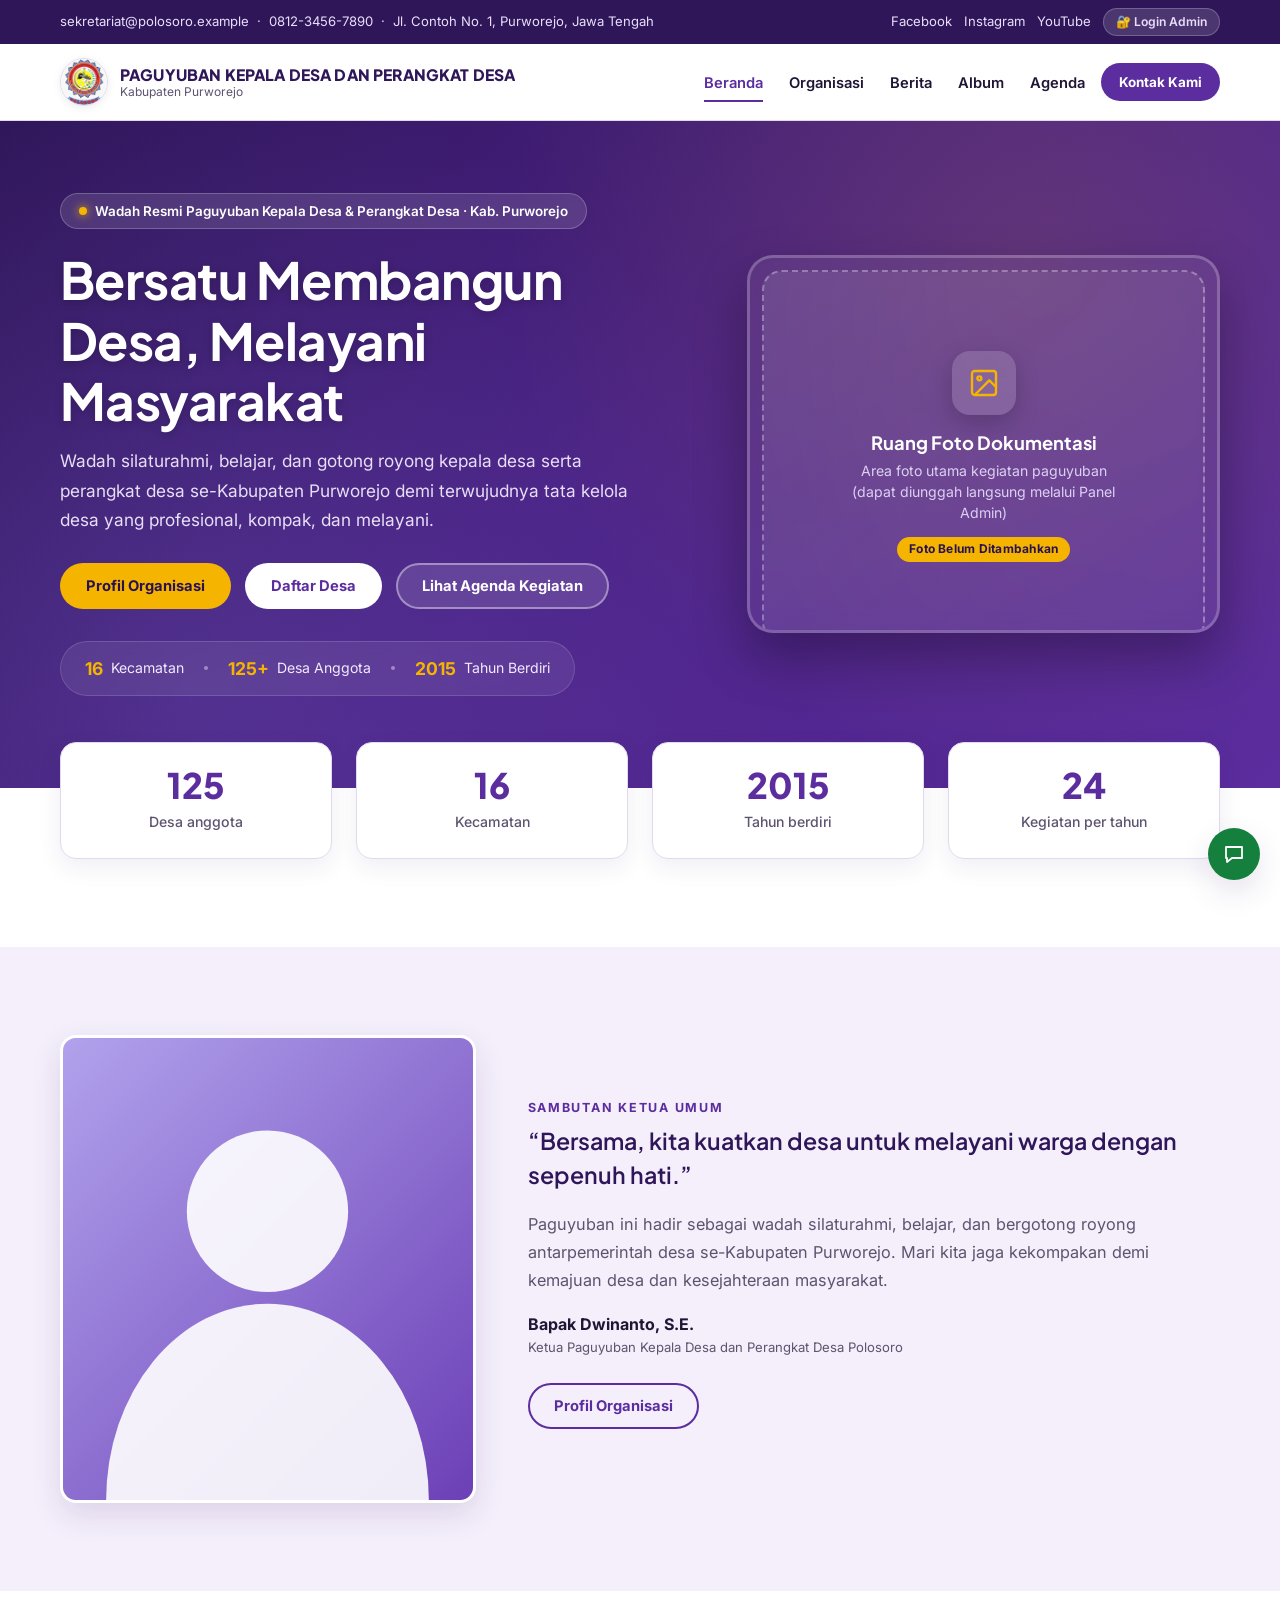
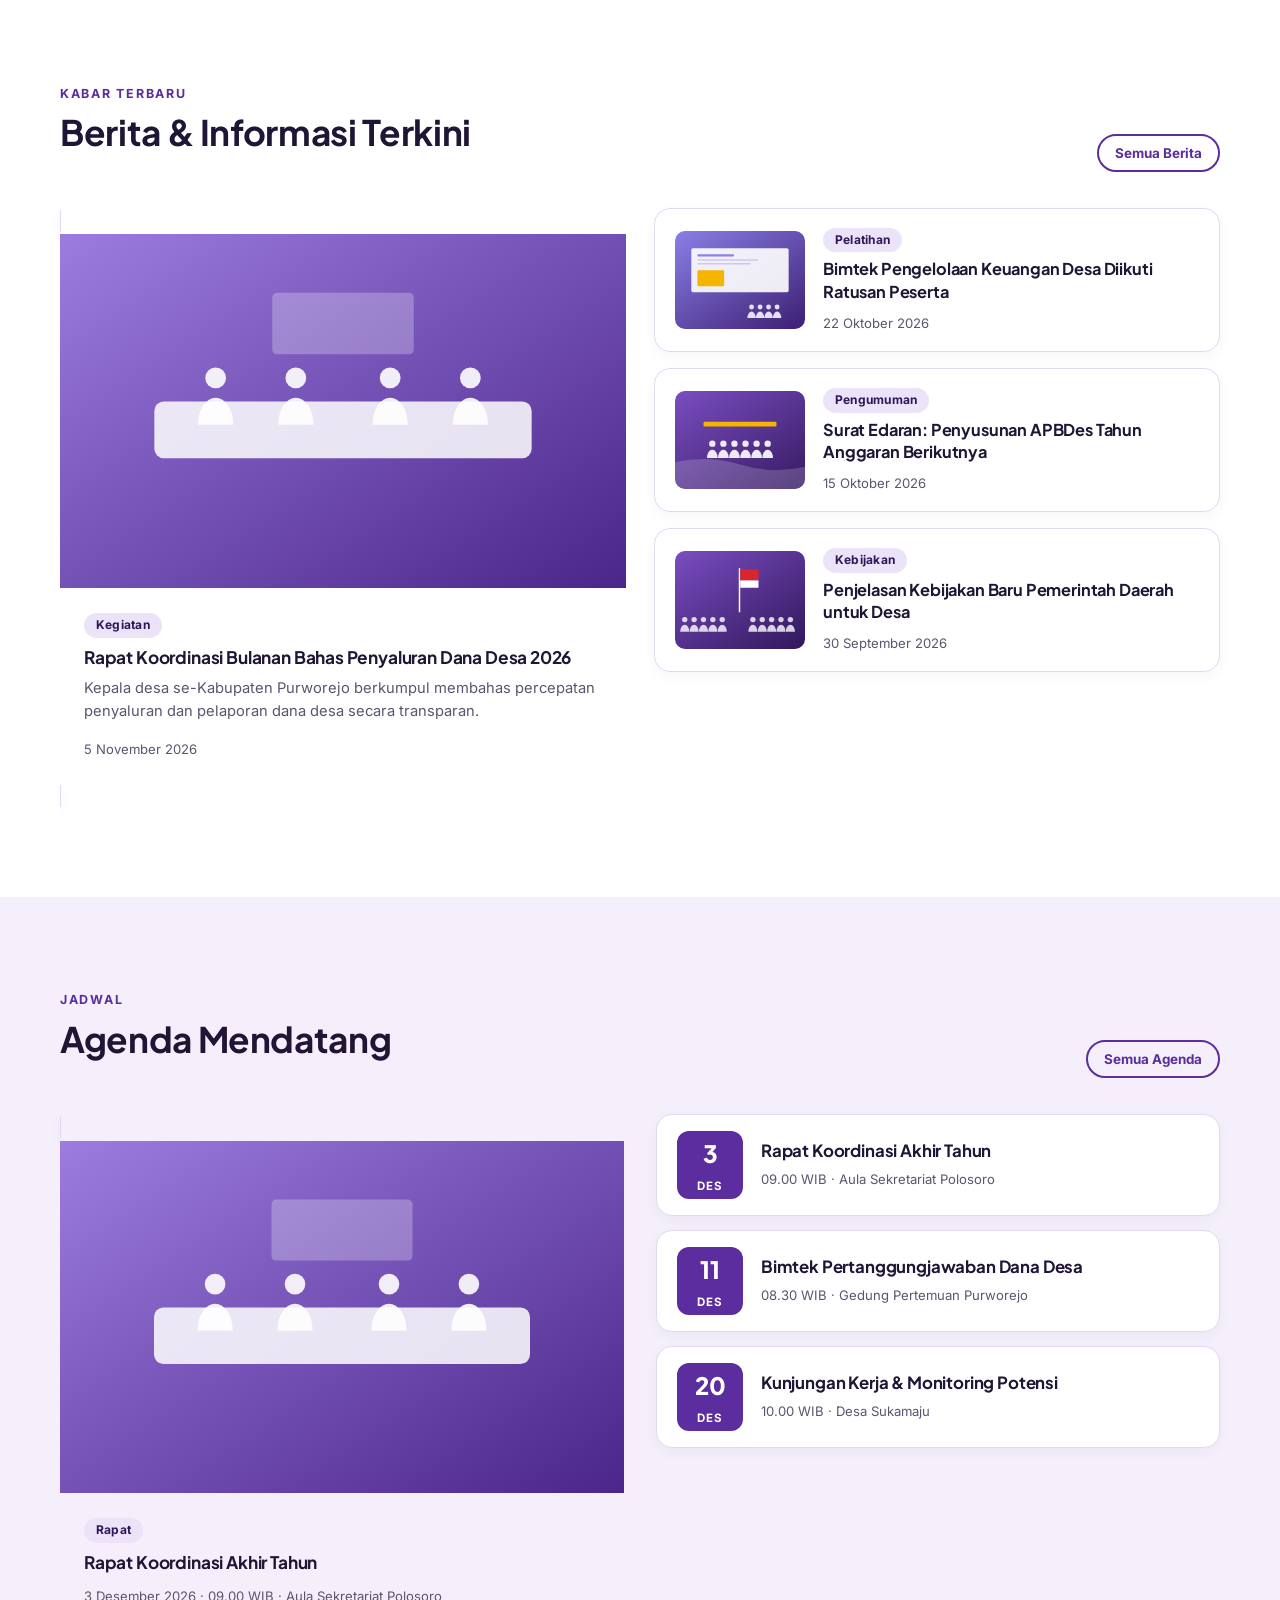
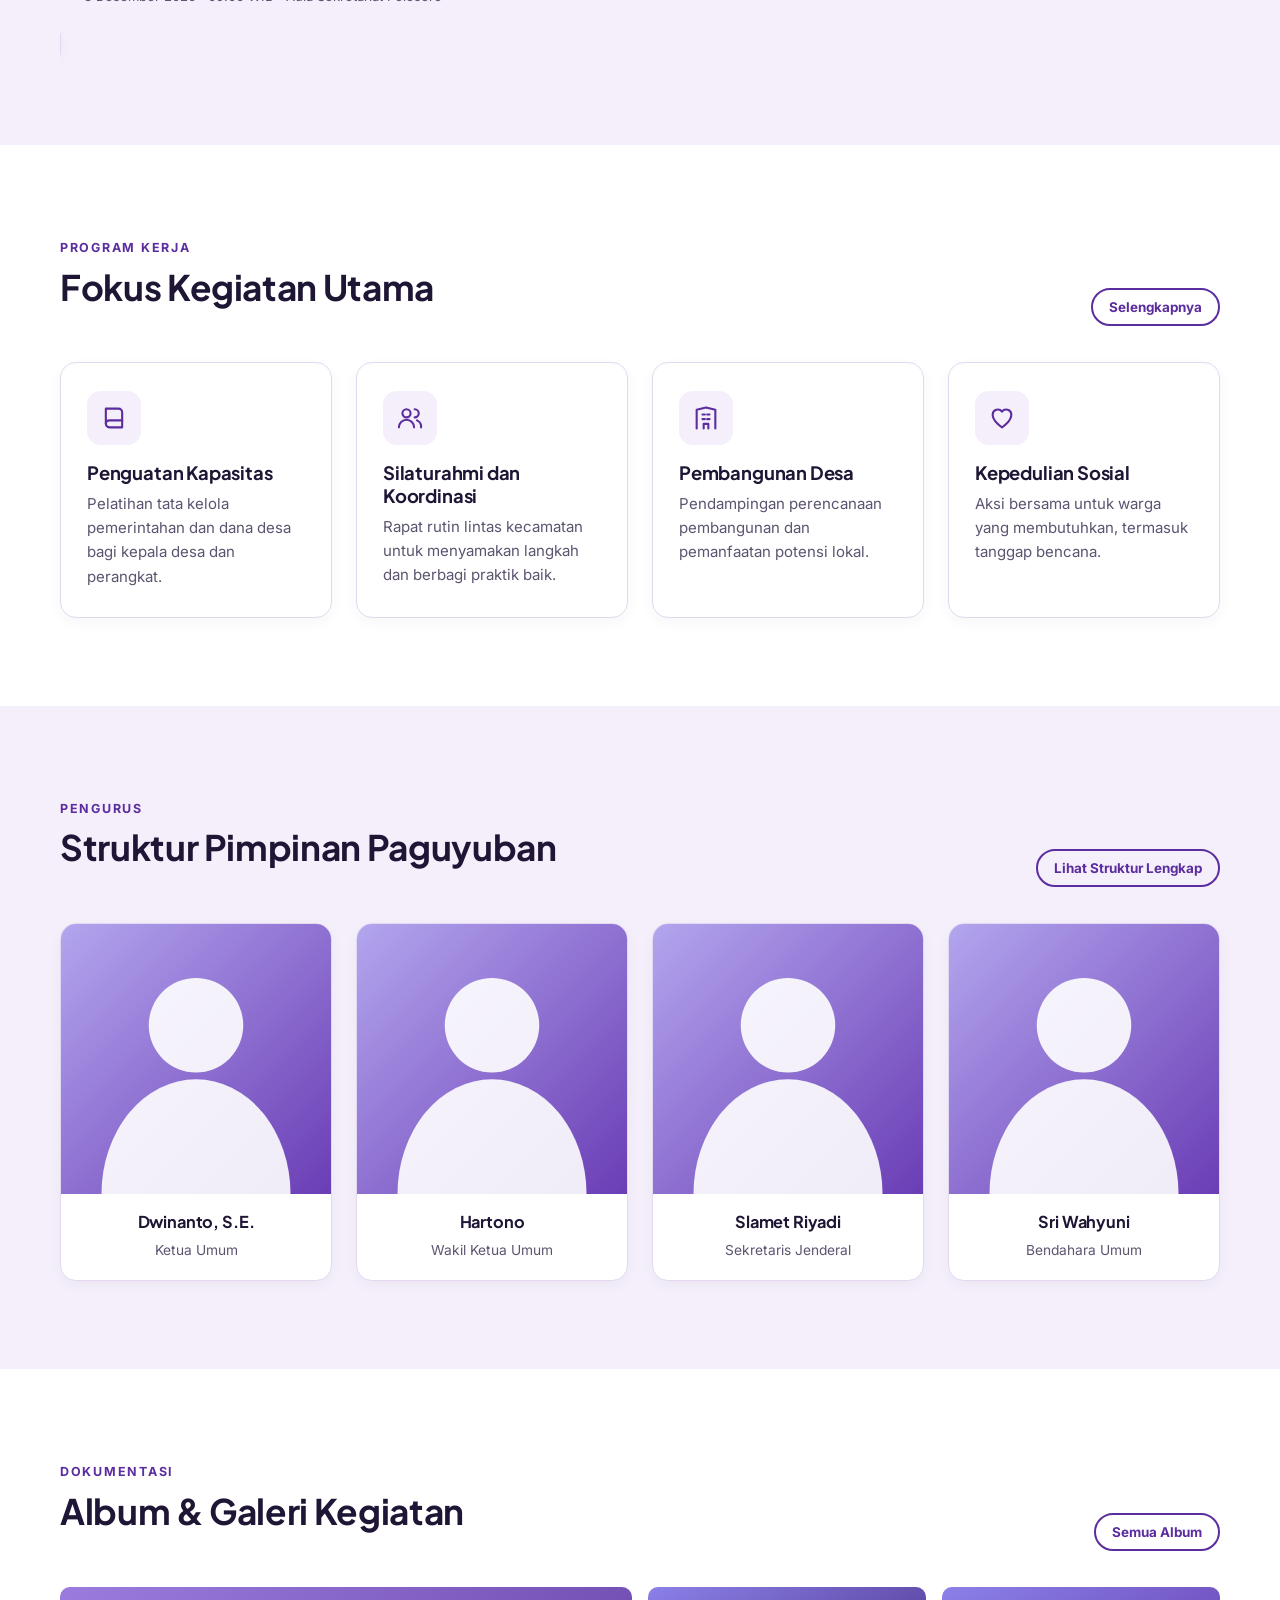
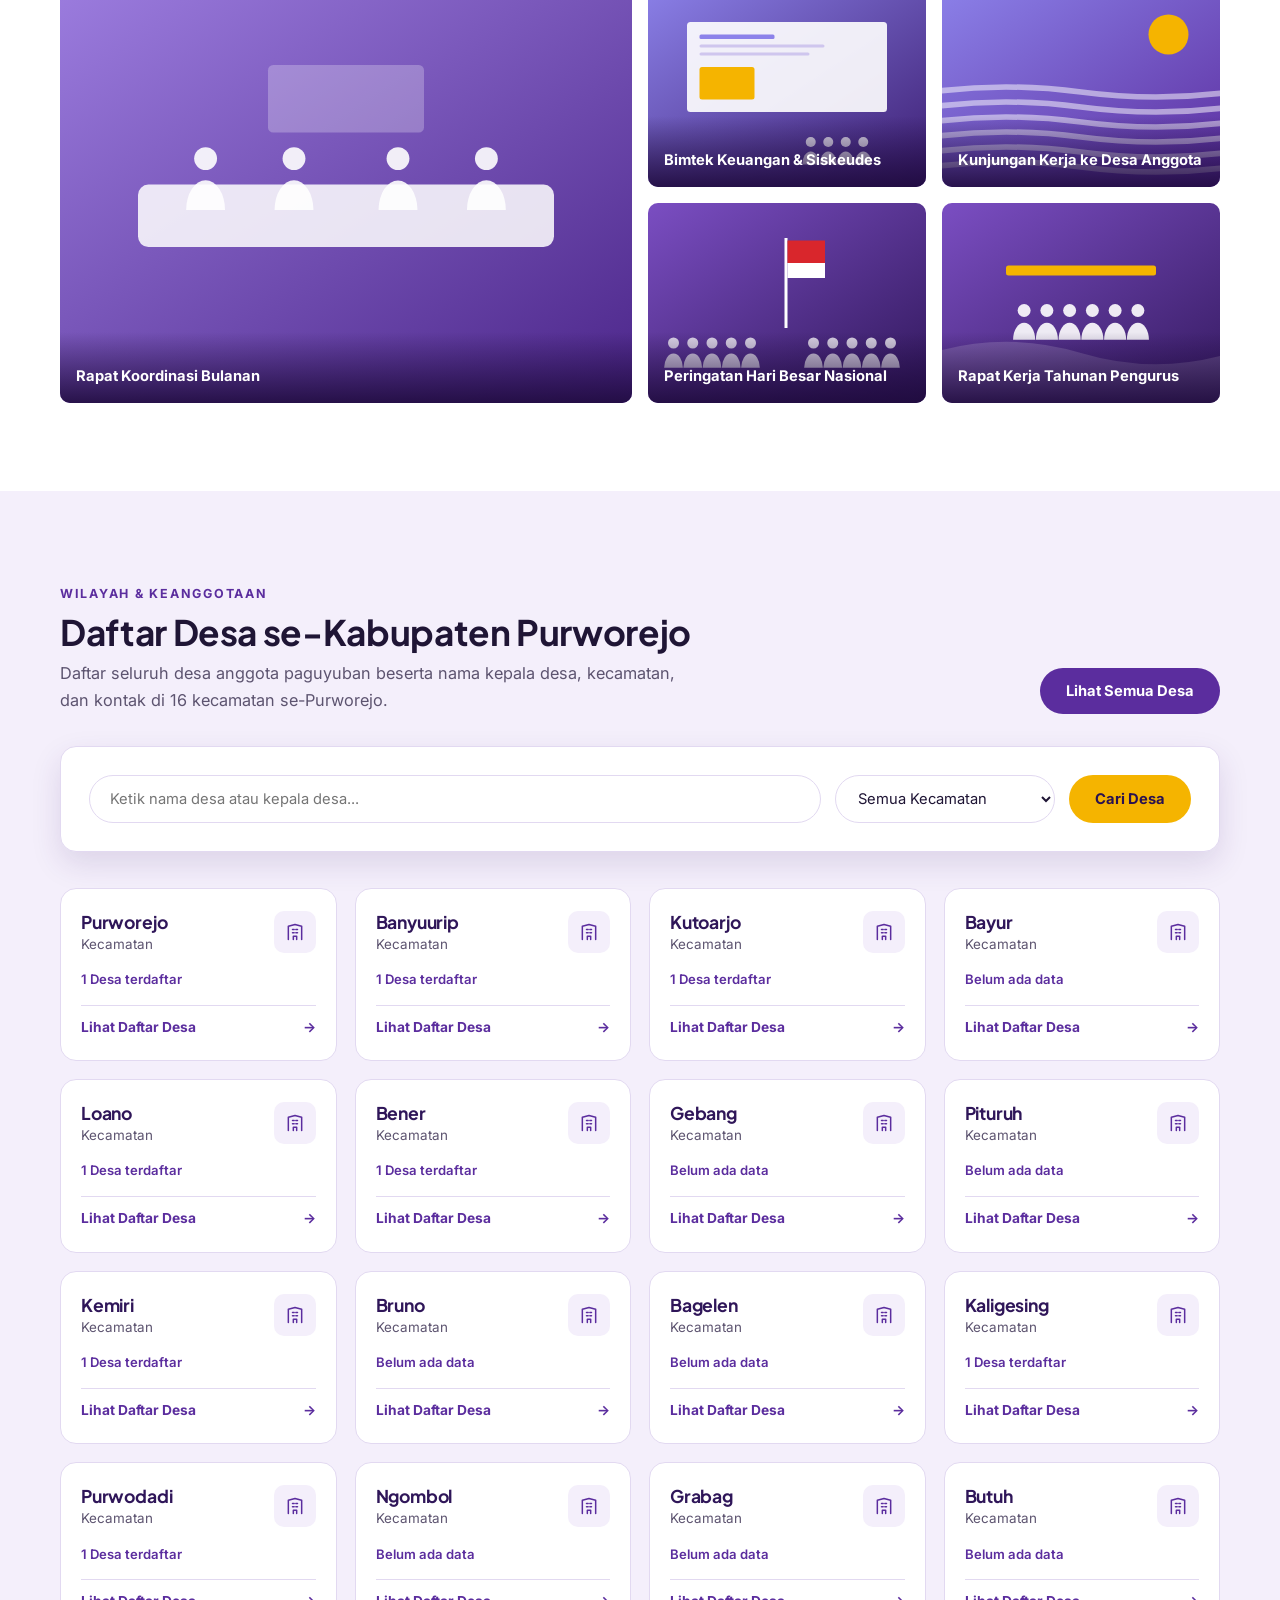
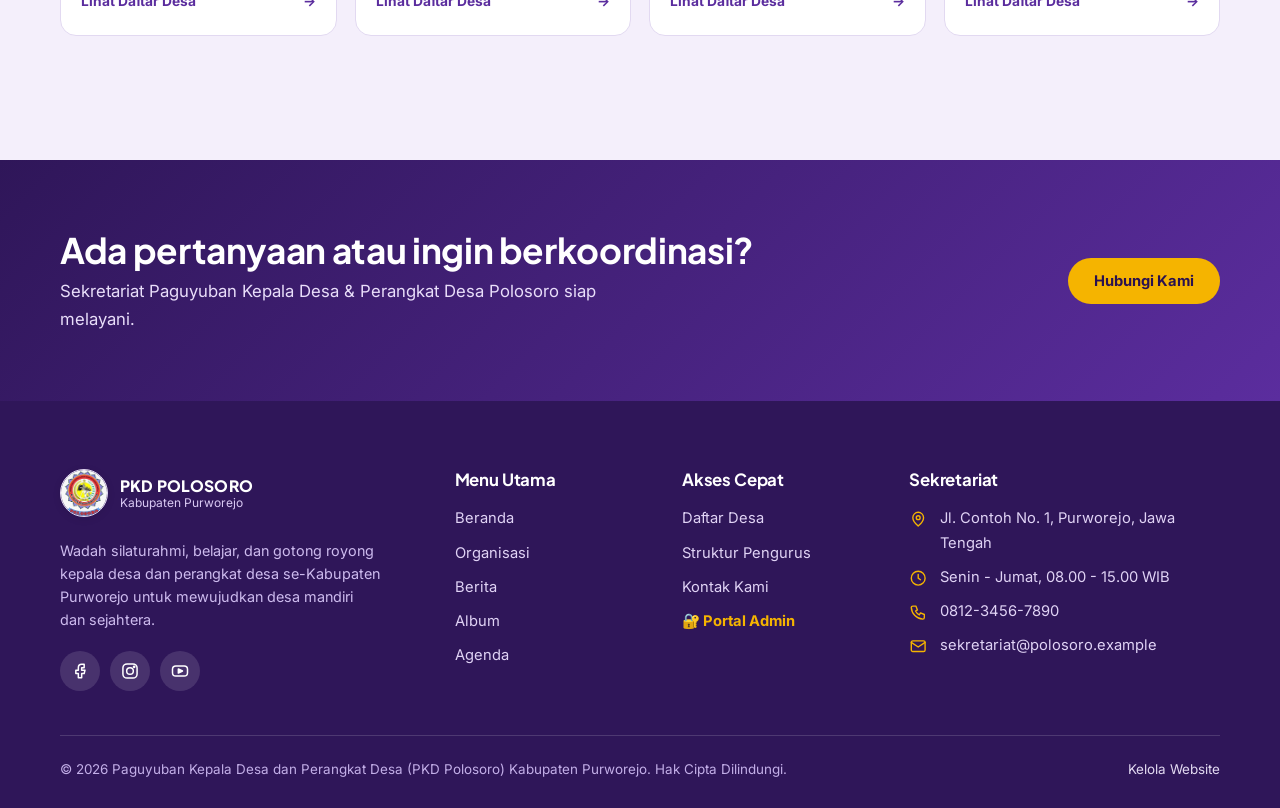
==== index.html @ ae07a147 "Initial commit" ====
<!doctype html>
<html lang="id" class="js">
<head>
<meta charset="utf-8">
<meta name="viewport" content="width=device-width, initial-scale=1">
<title>Beranda - PKD Polosoro Purworejo</title>
<meta name="description" content="Website resmi Paguyuban Kepala Desa dan Perangkat Desa Kabupaten Purworejo.">
<link rel="icon" href="assets/img/favicon.png">
<link rel="preconnect" href="https://fonts.googleapis.com">
<link href="https://fonts.googleapis.com/css2?family=Inter:wght@400;500;600&family=Plus+Jakarta+Sans:wght@600;700;800&display=swap" rel="stylesheet">
<link rel="stylesheet" href="css/variables.css">
<link rel="stylesheet" href="css/base.css">
<link rel="stylesheet" href="css/components.css">
<link rel="stylesheet" href="css/pages.css">
</head>
<body data-page="home">
<div id="site-topbar"></div>
<div id="site-header"></div>
<main id="main">

<!-- HERO: Tata letak 2 kolom (tagline di sebelah kiri, frame foto placeholder di sebelah kanan tanpa logo) -->
<section class="hero">
  <div class="container hero__in">
    <div class="hero__text">
      <div class="hero__badge"><span class="badge-dot"></span> Wadah Resmi Paguyuban Kepala Desa &amp; Perangkat Desa · Kab. Purworejo</div>
      <h1>Bersatu Membangun Desa, Melayani Masyarakat</h1>
      <p class="hero__lead">Wadah silaturahmi, belajar, dan gotong royong kepala desa serta perangkat desa se-Kabupaten Purworejo demi terwujudnya tata kelola desa yang profesional, kompak, dan melayani.</p>
      <div class="hero__actions">
        <a class="btn btn--accent" href="organisasi.html">Profil Organisasi</a>
        <a class="btn btn--light" href="organisasi.html#desa">Daftar Desa</a>
        <a class="btn btn--outline-light" href="agenda.html">Lihat Agenda Kegiatan</a>
      </div>
      <div class="hero__meta-strip">
        <div class="hero__meta-item"><strong>16</strong><span>Kecamatan</span></div>
        <div class="hero__meta-sep"></div>
        <div class="hero__meta-item"><strong>125+</strong><span>Desa Anggota</span></div>
        <div class="hero__meta-sep"></div>
        <div class="hero__meta-item"><strong>2015</strong><span>Tahun Berdiri</span></div>
      </div>
    </div>

    <!-- FRAME FOTO DI SEBELAH TAGLINE (FOTO DIKOSONGKAN / PLACEHOLDER BERSIH, BISA DIUPLOAD DARI ADMIN) -->
    <div class="hero__img" id="hero-img-box">
      <div class="hero__placeholder">
        <div class="hero__placeholder-icon">
          <span class="icon" data-icon="image"></span>
        </div>
        <div class="hero__placeholder-title">Ruang Foto Dokumentasi</div>
        <div class="hero__placeholder-desc">Area foto utama kegiatan paguyuban (dapat diunggah langsung melalui Panel Admin)</div>
        <span class="chip chip--accent" style="margin-top:14px">Foto Belum Ditambahkan</span>
      </div>
    </div>
  </div>
</section>

<!-- STATISTIK KILAS -->
<section class="section" style="padding-top:0"><div class="container"><div class="stats grid grid--4" id="stats"></div></div></section>

<!-- SAMBUTAN KETUA -->
<section class="section section--soft"><div class="container sambutan" id="sambutan"></div></section>

<!-- BERITA TERBARU -->
<section class="section"><div class="container">
  <div class="section-head"><div><span class="eyebrow">Kabar Terbaru</span><h2>Berita &amp; Informasi Terkini</h2></div><a class="btn btn--outline btn--sm" href="berita.html">Semua Berita</a></div>
  <div class="news-home" id="home-news"></div>
</div></section>

<!-- AGENDA MENDATANG -->
<section class="section section--soft"><div class="container">
  <div class="section-head"><div><span class="eyebrow">Jadwal</span><h2>Agenda Mendatang</h2></div><a class="btn btn--outline btn--sm" href="agenda.html">Semua Agenda</a></div>
  <div class="agenda-home"><div id="home-agenda-next"></div><div id="home-agenda" class="agenda-home__list"></div></div>
</div></section>

<!-- PROGRAM KERJA -->
<section class="section"><div class="container">
  <div class="section-head"><div><span class="eyebrow">Program Kerja</span><h2>Fokus Kegiatan Utama</h2></div><a class="btn btn--outline btn--sm" href="organisasi.html#program">Selengkapnya</a></div>
  <div class="grid grid--4" id="home-programs"></div>
</div></section>

<!-- PENGURUS PAGUYUBAN -->
<section class="section section--soft"><div class="container">
  <div class="section-head"><div><span class="eyebrow">Pengurus</span><h2>Struktur Pimpinan Paguyuban</h2></div><a class="btn btn--outline btn--sm" href="organisasi.html#struktur">Lihat Struktur Lengkap</a></div>
  <div class="grid grid--4" id="home-pengurus"></div>
</div></section>

<!-- DOKUMENTASI KEGIATAN -->
<section class="section"><div class="container">
  <div class="section-head"><div><span class="eyebrow">Dokumentasi</span><h2>Album &amp; Galeri Kegiatan</h2></div><a class="btn btn--outline btn--sm" href="album.html">Semua Album</a></div>
  <div class="mosaic" id="home-albums"></div>
</div></section>

<!-- DAFTAR DESA (TATA LETAK DIPERBAIKI SECARA TOTAL, JAUH LEBIH RAPI & MENARIK) -->
<section class="section section--soft" id="daftar-desa"><div class="container">
  <div class="finder-head">
    <div class="finder-head__text">
      <span class="eyebrow">Wilayah &amp; Keanggotaan</span>
      <h2>Daftar Desa se-Kabupaten Purworejo</h2>
      <p>Daftar seluruh desa anggota paguyuban beserta nama kepala desa, kecamatan, dan kontak di 16 kecamatan se-Purworejo.</p>
    </div>
    <a class="btn btn--primary" href="organisasi.html#desa">Lihat Semua Desa</a>
  </div>
  <div class="finder-box">
    <div class="finder-search">
      <input class="search" id="home-desa-q" type="search" placeholder="Ketik nama desa atau kepala desa..." aria-label="Cari desa">
      <select class="select" id="home-kec-filter" aria-label="Filter Kecamatan"></select>
      <button class="btn btn--accent" id="home-desa-search-btn" type="button">Cari Desa</button>
    </div>
    <div id="home-desa-results" style="margin-top:20px" hidden></div>
  </div>
  <div class="kec-grid" id="home-kec-grid"></div>
</div></section>

<!-- CTA HUBUNGI KAMI -->
<section class="cta"><div class="container cta__in"><div><h2>Ada pertanyaan atau ingin berkoordinasi?</h2><p>Sekretariat Paguyuban Kepala Desa &amp; Perangkat Desa Polosoro siap melayani.</p></div><div class="cta__actions"><a class="btn btn--accent" href="kontak.html">Hubungi Kami</a></div></div></section>
</main>
<div id="site-footer"></div>
<script src="js/config.js"></script>
<script src="js/icons.js"></script>
<script src="js/data.js"></script>
<script src="js/components.js"></script>
<script src="js/main.js"></script>
</body>
</html>
---- css/variables.css ----
/* ==========================================================
   VARIABEL TEMA - ganti warna, font, dan bentuk di SINI saja.
   Warna dominan: UNGU (diambil dari logo Polosoro).
   ========================================================== */
:root {
  --color-primary: #5b2d9e;        /* ungu utama: tombol, judul aksen */
  --color-primary-dark: #2f1659;   /* ungu tua: bar atas, footer */
  --color-primary-light: #7c4fc4;  /* ungu terang: hover */
  --color-lavender: #8c82ea;       /* lavender (kelopak logo) */
  --color-soft: #f4effb;           /* latar lembut seksi selang-seling */
  --color-soft-2: #ebe3f8;
  --color-accent: #f5b400;         /* kuning emas (dari logo) */
  --color-accent-ink: #2a1250;     /* teks di atas kuning */
  --color-red: #d9262c;
  --color-green: #15803d;          /* tombol WhatsApp */

  --color-ink: #1f1535;
  --color-muted: #5d5470;
  --color-bg: #ffffff;
  --color-card: #ffffff;
  --color-line: #e2d9f1;

  --font-heading: "Plus Jakarta Sans", system-ui, sans-serif;
  --font-body: "Inter", system-ui, sans-serif;

  --radius: 16px;
  --radius-sm: 10px;
  --shadow: 0 12px 30px rgba(60, 28, 110, 0.13);
  --container: 1200px;
}
---- css/base.css ----
/* ===== BASE: reset, tipografi, tata letak dasar, tombol ===== */
*,
*::before,
*::after {
    box-sizing: border-box;
}

html {
    scroll-behavior: smooth;
    -webkit-text-size-adjust: 100%;
    overflow-x: hidden;
}

body {
    margin: 0;
    font-family: var(--font-body);
    font-size: 16px;
    line-height: 1.65;
    color: var(--color-ink);
    background: var(--color-bg);
    overflow-x: hidden;
    width: 100%;
}

img,
svg {
    display: block;
    max-width: 100%;
    height: auto;
}

a {
    color: inherit;
    text-decoration: none;
}

ul,
ol {
    margin: 0;
    padding: 0;
    list-style: none;
}

h1,
h2,
h3,
h4 {
    font-family: var(--font-heading);
    font-weight: 700;
    line-height: 1.25;
    margin: 0 0 .5em;
    color: var(--color-ink);
    letter-spacing: -0.01em;
    word-break: break-word;
}

h1 {
    font-size: clamp(1.85rem, 5vw, 3.4rem);
}

h2 {
    font-size: clamp(1.45rem, 3.5vw, 2.2rem);
}

h3 {
    font-size: clamp(1.1rem, 2.5vw, 1.25rem);
}

p {
    margin: 0 0 1em;
    color: var(--color-muted);
    word-break: break-word;
}

button,
input,
select,
textarea {
    font: inherit;
    color: inherit;
    max-width: 100%;
}

:focus-visible {
    outline: 3px solid var(--color-accent);
    outline-offset: 2px;
}

[hidden] {
    display: none !important;
}

.container {
    width: 100%;
    max-width: var(--container);
    margin-inline: auto;
    padding-inline: 20px;
}

.section {
    padding: 88px 0;
}

.section--soft {
    background: var(--color-soft);
}

.section-head {
    display: flex;
    justify-content: space-between;
    align-items: flex-end;
    flex-wrap: wrap;
    gap: 16px;
    margin-bottom: 36px;
}

.section-head--center {
    display: block;
    max-width: 640px;
    margin-inline: auto;
    text-align: center;
}

.eyebrow {
    display: inline-block;
    margin-bottom: 10px;
    font: 700 .78rem/1 var(--font-body);
    letter-spacing: .14em;
    text-transform: uppercase;
    color: var(--color-primary);
}

.grid {
    display: grid;
    gap: 24px;
}

.grid--2 {
    grid-template-columns: repeat(2, minmax(0, 1fr));
}

.grid--3 {
    grid-template-columns: repeat(3, minmax(0, 1fr));
}

.grid--4 {
    grid-template-columns: repeat(4, minmax(0, 1fr));
}

.icon {
    width: 1.25em;
    height: 1.25em;
    flex: none;
}

.btn {
    display: inline-flex;
    align-items: center;
    justify-content: center;
    gap: 8px;
    min-height: 46px;
    padding: 0 24px;
    border: 2px solid transparent;
    border-radius: 999px;
    font: 700 .92rem var(--font-body);
    cursor: pointer;
    transition: transform .15s, box-shadow .15s, background .15s, border-color .15s;
    white-space: nowrap;
    text-align: center;
}

.btn:hover {
    transform: translateY(-2px);
    box-shadow: var(--shadow);
}

.btn--primary {
    background: var(--color-primary);
    color: #fff;
}

.btn--primary:hover {
    background: var(--color-primary-light);
}

.btn--accent {
    background: var(--color-accent);
    color: var(--color-accent-ink);
}

.btn--accent:hover {
    filter: brightness(1.05);
}

.btn--wa {
    background: var(--color-green);
    color: #fff;
}

.btn--wa:hover {
    filter: brightness(1.1);
}

.btn--outline {
    background: transparent;
    border-color: var(--color-primary);
    color: var(--color-primary);
}

.btn--outline:hover {
    background: var(--color-soft);
}

.btn--outline-light {
    background: rgba(255, 255, 255, 0.12);
    border-color: rgba(255, 255, 255, 0.4);
    color: #fff;
}

.btn--outline-light:hover {
    background: #fff;
    color: var(--color-primary-dark);
}

.btn--light {
    background: #fff;
    color: var(--color-primary);
}

.btn--danger {
    background: #dc2626;
    color: #fff;
}

.btn--danger:hover {
    background: #b91c1c;
}

.btn--danger-outline {
    background: transparent;
    border-color: #f87171;
    color: #dc2626;
}

.btn--danger-outline:hover {
    background: #fee2e2;
}

.btn--sm {
    min-height: 38px;
    padding: 0 16px;
    font-size: .84rem;
}

.btn--xs {
    min-height: 32px;
    padding: 0 12px;
    font-size: .78rem;
    border-radius: 6px;
}

.btn--block {
    width: 100%;
}

.sr-only {
    position: absolute;
    width: 1px;
    height: 1px;
    overflow: hidden;
    clip: rect(0 0 0 0);
    white-space: nowrap;
}

.js .reveal {
    opacity: 0;
    transform: translateY(18px);
    transition: opacity .6s ease, transform .6s ease;
}

.js .reveal.is-visible {
    opacity: 1;
    transform: none;
}

@media (prefers-reduced-motion: reduce) {
    html {
        scroll-behavior: auto;
    }

    .js .reveal {
        opacity: 1;
        transform: none;
        transition: none;
    }

    .btn {
        transition: none;
    }
}

@media (max-width: 960px) {
    .section {
        padding: 64px 0;
    }

    .grid--3,
    .grid--4 {
        grid-template-columns: repeat(2, minmax(0, 1fr));
    }
}

@media (max-width: 640px) {
    .section {
        padding: 48px 0;
    }

    .grid {
        gap: 16px;
    }

    .grid--2,
    .grid--3,
    .grid--4 {
        grid-template-columns: minmax(0, 1fr);
    }

    .btn {
        min-height: 44px;
        padding: 0 18px;
        font-size: .88rem;
    }
}

@media (max-width: 480px) {
    .container {
        padding-inline: 16px;
    }

    .section {
        padding: 40px 0;
    }

    .section-head {
        margin-bottom: 24px;
        gap: 12px;
    }

    .btn--sm {
        min-height: 36px;
        padding: 0 14px;
        font-size: .8rem;
    }
}
---- css/components.css ----
/* ===== KOMPONEN: bar atas, header, footer, kartu, filter, kalender, lightbox, admin ===== */
.topbar { background: var(--color-primary-dark); color: #e9defa; font-size: .82rem; }
.topbar__in { display: flex; justify-content: space-between; align-items: center; flex-wrap: wrap; gap: 8px 16px; padding-block: 8px; }
.topbar a { color: #e9defa; transition: color .15s; }
.topbar a:hover { color: #fff; text-decoration: underline; }
.topbar__links { display: flex; align-items: center; flex-wrap: wrap; gap: 12px; }
.topbar__admin-pill { display: inline-flex; align-items: center; gap: 6px; padding: 3px 12px; border-radius: 999px; background: rgba(255,255,255,0.14); color: #fff; font-weight: 600; font-size: .76rem; border: 1px solid rgba(255,255,255,0.22); }
.topbar__admin-pill:hover { background: var(--color-accent); color: var(--color-accent-ink) !important; text-decoration: none !important; border-color: var(--color-accent); }

.site-header { position: sticky; top: 0; z-index: 50; background: rgba(255,255,255,.98); backdrop-filter: blur(10px); border-bottom: 1px solid var(--color-line); transition: box-shadow .2s; }
.site-header.is-stuck { box-shadow: 0 8px 24px rgba(60,28,110,.08); }
.header__in { display: flex; align-items: center; gap: 16px; min-height: 76px; }
.brand { display: inline-flex; align-items: center; gap: 12px; max-width: calc(100% - 60px); }
.brand img { width: 48px; height: 48px; border-radius: 50%; object-fit: cover; box-shadow: 0 2px 8px rgba(0,0,0,0.08); border: 1.5px solid var(--color-line); flex-shrink: 0; }
.brand__text { display: flex; flex-direction: column; line-height: 1.25; min-width: 0; }
.brand__text strong { font: 800 clamp(0.85rem, 3.8vw, 0.98rem) var(--font-heading); color: var(--color-primary-dark); letter-spacing: .01em; white-space: nowrap; overflow: hidden; text-overflow: ellipsis; }
.brand__text span { font-size: .75rem; color: var(--color-muted); white-space: nowrap; overflow: hidden; text-overflow: ellipsis; }
.brand--light .brand__text strong { color: #fff; }
.brand--light .brand__text span { color: #d9c9f3; }
.nav { margin-left: auto; }
.nav ul { display: flex; gap: 26px; align-items: center; }
.nav a:not(.btn) { font-weight: 600; font-size: .92rem; padding: 8px 0; border-bottom: 2px solid transparent; color: var(--color-ink); transition: color .15s, border-color .15s; }
.nav a:not(.btn):hover, .nav a[aria-current] { color: var(--color-primary); border-color: var(--color-primary); }
.nav__cta { display: none; }
.nav-toggle { display: none; margin-left: auto; width: 44px; height: 44px; border: 0; background: transparent; cursor: pointer; flex-direction: column; justify-content: center; align-items: center; gap: 5px; border-radius: 8px; flex-shrink: 0; }
.nav-toggle:hover { background: var(--color-soft); }
.nav-toggle span { width: 22px; height: 2.5px; background: var(--color-primary-dark); transition: transform .2s, opacity .2s; border-radius: 2px; }
.nav-toggle.is-open span:nth-child(1) { transform: translateY(7.5px) rotate(45deg); }
.nav-toggle.is-open span:nth-child(2) { opacity: 0; }
.nav-toggle.is-open span:nth-child(3) { transform: translateY(-7.5px) rotate(-45deg); }

.site-footer { background: var(--color-primary-dark); color: #e0d3f5; padding: 68px 0 28px; }
.site-footer h4 { color: #fff; font-size: 1.05rem; margin-bottom: 16px; font-weight: 700; }
.site-footer p { color: #cdbbee; line-height: 1.6; }
.footer__grid { display: grid; grid-template-columns: 1.5fr .8fr .8fr 1.3fr; gap: 36px; }
.footer__about { margin-top: 14px; max-width: 320px; font-size: .9rem; }
.site-footer li { margin-bottom: 10px; font-size: .92rem; }
.site-footer a:hover { color: #fff; text-decoration: underline; }
.footer__contact li { display: flex; gap: 12px; align-items: flex-start; }
.footer__contact .icon { margin-top: 4px; color: var(--color-accent); flex-shrink: 0; }
.footer__social { display: flex; gap: 10px; margin-top: 20px; }
.footer__social a { display: grid; place-items: center; width: 40px; height: 40px; border-radius: 50%; background: rgba(255,255,255,.12); color: #fff; transition: background .15s, color .15s; }
.footer__social a:hover { background: var(--color-accent); color: var(--color-accent-ink); text-decoration: none; }
.footer__bottom { display: flex; justify-content: space-between; align-items: center; flex-wrap: wrap; gap: 12px; margin-top: 44px; padding-top: 22px; border-top: 1px solid rgba(255,255,255,.15); font-size: .84rem; color: #c3afe8; }

.fab { position: fixed; right: 20px; z-index: 40; display: grid; place-items: center; width: 52px; height: 52px; border-radius: 50%; border: 0; color: #fff; box-shadow: var(--shadow); cursor: pointer; transition: transform .15s, opacity .2s; }
.fab:hover { transform: scale(1.06); }
.fab .icon { width: 24px; height: 24px; }
.fab--wa { bottom: 20px; background: var(--color-green); }
.fab--top { bottom: 84px; background: var(--color-primary); opacity: 0; pointer-events: none; }
.fab--top.is-show { opacity: 1; pointer-events: auto; }

.page-head { padding: 52px 0 44px; background: linear-gradient(135deg, var(--color-primary-dark), var(--color-primary)); color: #fff; }
.page-head h1, .page-head p { color: #fff; }
.page-head h1 { margin-bottom: 6px; }
.page-head p { opacity: .9; max-width: 640px; margin: 0; font-size: 1.02rem; }
.breadcrumb { display: flex; flex-wrap: wrap; gap: 8px; font-size: .86rem; color: #d9c9f3; margin-bottom: 12px; align-items: center; }
.breadcrumb a:hover { color: #fff; text-decoration: underline; }
.breadcrumb li + li::before, .breadcrumb span.sep { content: "/"; opacity: .6; }

.chip { display: inline-flex; align-items: center; gap: 4px; padding: 4px 12px; border-radius: 999px; background: var(--color-soft-2); color: var(--color-primary-dark); font: 700 .75rem/1.4 var(--font-body); letter-spacing: .02em; white-space: nowrap; }
.chip--accent { background: var(--color-accent); color: var(--color-accent-ink); }
.chip--success { background: #dcfce7; color: #166534; }

/* KARTU DENGAN PADDING YANG RAPI DAN TIDAK NEMPEL GARIS */
.card { background: var(--color-card); border: 1px solid var(--color-line); border-radius: var(--radius); overflow: hidden; transition: transform .2s, box-shadow .2s; box-shadow: 0 4px 14px rgba(47, 22, 89, 0.04); }
a.card:hover, .card--hover:hover { transform: translateY(-4px); box-shadow: var(--shadow); }
.card__img { position: relative; aspect-ratio: 16/10; background: var(--color-soft); overflow: hidden; }
.card__img img { width: 100%; height: 100%; object-fit: cover; transition: transform .3s; }
a.card:hover .card__img img { transform: scale(1.04); }
.card__body { padding: 22px 24px; }
.card__body h3 { margin: 8px 0 8px; font-size: 1.08rem; line-height: 1.35; }
.card__body p { font-size: .92rem; margin-bottom: 12px; line-height: 1.55; }
.card--pad { padding: 26px 28px; }
.meta { font-size: .82rem; color: var(--color-muted); }

.news-row { display: flex; gap: 18px; padding: 16px 20px; align-items: center; }
.news-row .thumb { width: 130px; aspect-ratio: 4/3; border-radius: var(--radius-sm); overflow: hidden; flex: none; background: var(--color-soft); }
.news-row .thumb img { width: 100%; height: 100%; object-fit: cover; }
.news-row h3 { font-size: 1.02rem; margin: 6px 0 6px; line-height: 1.35; }

.filters { display: flex; flex-wrap: wrap; gap: 14px; align-items: center; justify-content: space-between; margin-bottom: 28px; }
.pills { display: flex; flex-wrap: wrap; gap: 8px; }
.pill { min-height: 40px; padding: 0 18px; border-radius: 999px; border: 1.5px solid var(--color-line); background: #fff; font-weight: 600; font-size: .88rem; cursor: pointer; color: var(--color-muted); transition: all .15s; white-space: nowrap; }
.pill:hover { border-color: var(--color-primary); color: var(--color-primary); }
.pill[aria-pressed="true"], .pill.is-active { background: var(--color-primary); border-color: var(--color-primary); color: #fff; }
.search, .select { min-height: 46px; padding: 0 18px; border: 1.5px solid var(--color-line); border-radius: 999px; background: #fff; width: 100%; font-size: .92rem; transition: border-color .15s, box-shadow .15s; }
.search:focus, .select:focus { outline: none; border-color: var(--color-primary); box-shadow: 0 0 0 3px rgba(91, 45, 158, 0.15); }
.tools { display: flex; gap: 14px; flex-wrap: wrap; align-items: center; margin-bottom: 24px; }
.tools .search { width: 280px; }
.tools .select { width: 200px; }

.pagination { display: flex; justify-content: center; gap: 8px; margin-top: 36px; }
.pagination button { min-width: 42px; height: 42px; border-radius: 50%; border: 1.5px solid var(--color-line); background: #fff; font-weight: 700; cursor: pointer; transition: all .15s; }
.pagination button:hover:not(:disabled) { border-color: var(--color-primary); color: var(--color-primary); }
.pagination button[aria-current="true"] { background: var(--color-primary); border-color: var(--color-primary); color: #fff; }
.pagination button:disabled { opacity: .4; cursor: not-allowed; }
.empty { text-align: center; padding: 48px 16px; color: var(--color-muted); font-size: 1rem; }

.form { display: grid; gap: 18px; }
.field { display: flex; flex-direction: column; gap: 6px; }
.field label, .field > span { font-weight: 600; font-size: .9rem; color: var(--color-ink); }
.field input, .field select, .field textarea { width: 100%; min-height: 46px; padding: 10px 16px; border: 1.5px solid var(--color-line); border-radius: var(--radius-sm); background: #fff; font-size: .92rem; transition: border-color .15s, box-shadow .15s; }
.field textarea { min-height: 120px; resize: vertical; line-height: 1.5; }
.field input:focus, .field select:focus, .field textarea:focus { border-color: var(--color-primary); outline: none; box-shadow: 0 0 0 3px rgba(91, 45, 158, 0.12); }
.form__row { display: grid; grid-template-columns: 1fr 1fr; gap: 18px; }

/* KALENDER */
.cal { background: #fff; border: 1px solid var(--color-line); border-radius: var(--radius); padding: 24px; box-shadow: 0 4px 14px rgba(47, 22, 89, 0.04); }
.cal__head { display: flex; justify-content: space-between; align-items: center; margin-bottom: 18px; }
.cal__head strong { font: 700 1.15rem var(--font-heading); color: var(--color-primary-dark); }
.cal__nav { display: flex; gap: 8px; }
.cal__nav button { width: 38px; height: 38px; border-radius: 50%; border: 1.5px solid var(--color-line); background: #fff; cursor: pointer; font-weight: 700; transition: all .15s; }
.cal__nav button:hover { border-color: var(--color-primary); color: var(--color-primary); }
.cal__grid { display: grid; grid-template-columns: repeat(7, minmax(0, 1fr)); gap: 6px; text-align: center; }
.cal__dow { font: 700 .76rem var(--font-body); color: var(--color-muted); padding: 6px 0; }
.cal__day { aspect-ratio: 1; display: grid; place-items: center; border-radius: 10px; font-size: .88rem; border: 0; background: transparent; }
.cal__day.has-ev { background: var(--color-primary); color: #fff; font-weight: 700; cursor: pointer; }
.cal__day.has-ev:hover { background: var(--color-primary-light); }
.cal__day.is-today { outline: 2px solid var(--color-accent); outline-offset: 1px; }
.cal__day.is-empty { visibility: hidden; }

.date-box { display: grid; place-items: center; width: 66px; height: 68px; flex: none; border-radius: 12px; background: var(--color-primary); color: #fff; text-align: center; line-height: 1.1; }
.date-box strong { font: 800 1.5rem var(--font-heading); }
.date-box span { font-size: .72rem; font-weight: 700; letter-spacing: .06em; text-transform: uppercase; }

/* LIGHTBOX */
.lightbox { position: fixed; inset: 0; z-index: 100; background: rgba(20,8,40,.92); display: flex; align-items: center; justify-content: center; padding: 20px; }
.lightbox__img { max-width: min(1000px, 94vw); max-height: 76vh; border-radius: 14px; overflow: hidden; background: #fff; }
.lightbox__img img { width: 100%; max-height: 76vh; object-fit: contain; }
.lightbox__cap { position: absolute; bottom: 20px; left: 16px; right: 16px; text-align: center; color: #e9defa; font-size: .88rem; }
.lightbox button { position: absolute; width: 44px; height: 44px; border-radius: 50%; border: 0; background: rgba(255,255,255,.2); color: #fff; font-size: 1.3rem; cursor: pointer; transition: background .15s; }
.lightbox button:hover { background: var(--color-accent); color: var(--color-accent-ink); }
.lb-close { top: 16px; right: 16px; } .lb-prev { left: 16px; } .lb-next { right: 16px; }

/* TABEL DATA MODERN (DENGAN INDIKATOR GESER DI HP) */
.table-wrap { background: #fff; border: 1px solid var(--color-line); border-radius: var(--radius); overflow-x: auto; -webkit-overflow-scrolling: touch; box-shadow: 0 4px 14px rgba(47, 22, 89, 0.04); margin-bottom: 24px; position: relative; }
.table { width: 100%; border-collapse: separate; border-spacing: 0; min-width: 640px; text-align: left; }
.table th { background: var(--color-soft-2); color: var(--color-primary-dark); font: 700 .84rem var(--font-body); padding: 14px 20px; border-bottom: 1.5px solid var(--color-line); text-transform: uppercase; letter-spacing: .04em; white-space: nowrap; }
.table td { padding: 14px 20px; border-bottom: 1px solid var(--color-line); font-size: .92rem; vertical-align: middle; }
.table tr:last-child td { border-bottom: none; }
.table tr:hover td { background: #faf7fd; }
.table a { color: var(--color-primary); font-weight: 700; transition: color .15s; }
.table a:hover { color: var(--color-primary-light); text-decoration: underline; }

/* MODAL / DIALOG RESPONSIVE */
.modal-overlay { position: fixed; inset: 0; background: rgba(20, 10, 36, 0.75); backdrop-filter: blur(4px); z-index: 100; display: flex; align-items: center; justify-content: center; padding: 16px; animation: fadeIn .2s ease; }
.modal-box { background: #fff; border-radius: var(--radius); width: 100%; max-width: 640px; max-height: 90vh; overflow-y: auto; padding: 28px 24px; box-shadow: 0 20px 40px rgba(0,0,0,0.25); position: relative; }
.modal-head { display: flex; justify-content: space-between; align-items: center; margin-bottom: 20px; border-bottom: 1px solid var(--color-line); padding-bottom: 14px; }
.modal-head h3 { margin: 0; font-size: 1.25rem; color: var(--color-primary-dark); }
.modal-close { background: transparent; border: none; font-size: 1.5rem; cursor: pointer; color: var(--color-muted); line-height: 1; padding: 4px; border-radius: 6px; }
.modal-close:hover { color: var(--color-ink); background: var(--color-soft); }

@keyframes fadeIn { from { opacity: 0; } to { opacity: 1; } }

/* ===== MEDIA QUERIES KOMPONEN ===== */
@media (max-width: 960px) {
  .footer__grid { grid-template-columns: 1fr 1fr; gap: 28px; }
  .header__cta { display: none; }
  .nav-toggle { display: flex; }
  .nav { position: fixed; top: 76px; left: 0; right: 0; bottom: 0; margin: 0; background: #fff; border-bottom: 1px solid var(--color-line); padding: 16px 20px 40px; display: none; box-shadow: 0 12px 24px rgba(0,0,0,0.12); overflow-y: auto; -webkit-overflow-scrolling: touch; }
  .nav.is-open { display: block; }
  .nav ul { flex-direction: column; align-items: stretch; gap: 0; }
  .nav a:not(.btn) { display: block; padding: 14px 0; border-bottom: 1px solid var(--color-line); font-size: 1rem; }
  .nav__cta { display: block; margin-top: 18px; }
  .topbar__addr { display: none; }
  .topbar__in { justify-content: center; }
}

@media (max-width: 640px) {
  .header__in { min-height: 68px; }
  .brand img { width: 42px; height: 42px; }
  .brand__text span { display: none; }
  .footer__grid { grid-template-columns: 1fr; gap: 24px; }
  .footer__bottom { flex-direction: column; text-align: center; gap: 8px; }
  .form__row { grid-template-columns: 1fr; }
  .tools { flex-direction: column; align-items: stretch; }
  .tools .search, .tools .select { width: 100%; }
  .news-row { flex-direction: column; align-items: flex-start; }
  .news-row .thumb { width: 100%; aspect-ratio: 16/9; }
  .modal-box { padding: 20px 16px; border-radius: 14px; }
  .card__body { padding: 18px 16px; }
  .card--pad { padding: 20px 16px; }
  .fab { width: 48px; height: 48px; right: 16px; }
  .fab .icon { width: 22px; height: 22px; }
  .fab--wa { bottom: 16px; }
  .fab--top { bottom: 74px; }
  .page-head { padding: 40px 0 34px; }
  .cal { padding: 18px 14px; }
}

@media (max-width: 480px) {
  .topbar__links { gap: 8px; font-size: .76rem; }
  .topbar__admin-pill { padding: 2px 10px; font-size: .72rem; }
  .pills { gap: 6px; }
  .pill { min-height: 36px; padding: 0 14px; font-size: .82rem; }
  .date-box { width: 56px; height: 58px; }
  .date-box strong { font-size: 1.3rem; }
  .date-box span { font-size: .65rem; }
  .agenda-item { padding: 12px 14px; gap: 14px; }
}
---- css/pages.css ----
/* ===== HALAMAN: beranda, organisasi, berita, album, agenda, desa, kontak, admin ===== */

/* ----- HERO BERANDA (TATA LETAK 2 KOLOM: SEBELAH TAGLINE ADA FRAME FOTO TANPA LOGO) ----- */
.hero { background: linear-gradient(135deg, var(--color-primary-dark) 0%, #4a2185 50%, var(--color-primary) 100%); color: #fff; padding: 72px 0 92px; position: relative; overflow: hidden; }
.hero::before { content: ""; position: absolute; inset: 0; background: radial-gradient(circle at 80% 20%, rgba(245, 180, 0, 0.12), transparent 45%), radial-gradient(circle at 15% 85%, rgba(140, 130, 234, 0.18), transparent 50%); pointer-events: none; }
.hero__in { display: grid; grid-template-columns: 1.15fr 0.85fr; gap: 48px; align-items: center; position: relative; z-index: 1; }
.hero__text { display: flex; flex-direction: column; align-items: flex-start; }
.hero__badge { display: inline-flex; align-items: center; gap: 8px; padding: 6px 18px; border-radius: 999px; background: rgba(255, 255, 255, 0.12); border: 1px solid rgba(255, 255, 255, 0.22); color: #fff; font-size: .84rem; font-weight: 600; margin-bottom: 20px; backdrop-filter: blur(4px); }
.hero__badge .badge-dot { width: 8px; height: 8px; border-radius: 50%; background: var(--color-accent); box-shadow: 0 0 10px var(--color-accent); flex-shrink: 0; }
.hero h1 { color: #fff; font-size: clamp(2.1rem, 4.4vw, 3.2rem); line-height: 1.18; margin-bottom: 16px; text-shadow: 0 2px 10px rgba(0,0,0,0.2); }
.hero__lead { font-size: 1.08rem; line-height: 1.7; opacity: .94; color: #f2eafd; max-width: 580px; margin: 0 0 28px; }
.hero__actions { display: flex; flex-wrap: wrap; gap: 14px; margin-bottom: 32px; justify-content: flex-start; }
.hero__meta-strip { display: flex; align-items: center; justify-content: flex-start; flex-wrap: wrap; gap: 20px; padding: 12px 24px; background: rgba(255, 255, 255, 0.08); border: 1px solid rgba(255, 255, 255, 0.14); border-radius: 999px; backdrop-filter: blur(6px); }
.hero__meta-item { display: flex; align-items: center; gap: 8px; font-size: .88rem; color: #f2eafd; white-space: nowrap; }
.hero__meta-item strong { color: var(--color-accent); font-size: 1.1rem; }
.hero__meta-sep { width: 4px; height: 4px; border-radius: 50%; background: rgba(255,255,255,0.4); flex-shrink: 0; }

/* WADAH FOTO SEBELAH TAGLINE (FOTO DIKOSONGKAN / PLACEHOLDER BERSIH, TANPA LOGO) */
.hero__img {
  position: relative;
  border-radius: 26px;
  overflow: hidden;
  aspect-ratio: 4/3.2;
  box-shadow: 0 24px 50px rgba(20, 8, 40, 0.4);
  border: 3px solid rgba(255, 255, 255, 0.22);
  background: rgba(255, 255, 255, 0.06);
  backdrop-filter: blur(10px);
  display: flex;
}
.hero__img img { width: 100%; height: 100%; object-fit: cover; }
.hero__placeholder {
  width: 100%;
  height: 100%;
  min-height: 300px;
  display: flex;
  flex-direction: column;
  align-items: center;
  justify-content: center;
  padding: 32px 24px;
  text-align: center;
  box-sizing: border-box;
  background: linear-gradient(145deg, rgba(255,255,255,0.1) 0%, rgba(255,255,255,0.02) 100%);
  border: 2px dashed rgba(255, 255, 255, 0.32);
  border-radius: 20px;
  margin: 12px;
}
.hero__placeholder-icon {
  width: 64px;
  height: 64px;
  border-radius: 18px;
  background: rgba(255, 255, 255, 0.14);
  display: grid;
  place-items: center;
  color: var(--color-accent);
  margin-bottom: 16px;
  box-shadow: 0 8px 24px rgba(0,0,0,0.2);
}
.hero__placeholder-icon .icon { width: 32px; height: 32px; }
.hero__placeholder-title { font: 700 1.15rem var(--font-heading); color: #fff; margin-bottom: 6px; }
.hero__placeholder-desc { font-size: .88rem; color: #dcd0f2; max-width: 290px; line-height: 1.5; }

/* STATS */
.stats { margin-top: -46px; position: relative; z-index: 2; }
.stat { background: #fff; border: 1px solid var(--color-line); border-radius: var(--radius); padding: 24px 18px; text-align: center; box-shadow: 0 8px 24px rgba(47, 22, 89, 0.08); transition: transform .2s, box-shadow .2s; }
.stat:hover { transform: translateY(-3px); box-shadow: var(--shadow); }
.stat strong { display: block; font: 800 2.2rem/1 var(--font-heading); color: var(--color-primary); margin-bottom: 6px; }
.stat span { font-size: .88rem; color: var(--color-muted); font-weight: 500; }

/* SAMBUTAN */
.sambutan { display: grid; grid-template-columns: 4.5fr 7.5fr; gap: 52px; align-items: center; }
.sambutan__img { border-radius: var(--radius); overflow: hidden; aspect-ratio: 4/4.5; background: var(--color-soft-2); box-shadow: var(--shadow); border: 3px solid #fff; }
.sambutan__img img { width: 100%; height: 100%; object-fit: cover; }
.sambutan blockquote { margin: 0 0 20px; font: 600 1.45rem/1.45 var(--font-heading); color: var(--color-primary-dark); }
.sambutan p { font-size: 1.02rem; line-height: 1.7; }

/* BERANDA BERITA & AGENDA */
.news-home { display: grid; grid-template-columns: 1fr 1fr; gap: 28px; align-items: start; }
.news-home__side { display: flex; flex-direction: column; gap: 16px; }
.agenda-home { display: grid; grid-template-columns: 1fr 1fr; gap: 32px; align-items: start; }
.agenda-item { display: flex; gap: 18px; align-items: center; padding: 16px 20px; margin-bottom: 14px; }
.agenda-item h3 { margin: 0 0 4px; font-size: 1.05rem; }

/* PROGRAM KERJA */
.program { padding: 28px 26px; }
.program .icon-wrap { display: grid; place-items: center; width: 54px; height: 54px; border-radius: 14px; background: var(--color-soft); color: var(--color-primary); margin-bottom: 16px; }
.program .icon-wrap .icon { width: 28px; height: 28px; }
.program h3 { margin-bottom: 8px; font-size: 1.15rem; }
.program p { margin: 0; font-size: .94rem; line-height: 1.6; }

/* PENGURUS & PERSON */
.person { text-align: center; }
.person__img { aspect-ratio: 1; background: var(--color-soft-2); }
.person__img img { width: 100%; height: 100%; object-fit: cover; }
.person__body { padding: 18px 16px; }
.person__body h3 { margin: 0 0 4px; font-size: 1.02rem; }
.person__body span { font-size: .86rem; color: var(--color-muted); }

/* GALERI MOSAIC */
.mosaic { display: grid; grid-template-columns: repeat(4, minmax(0, 1fr)); grid-auto-rows: 200px; gap: 16px; }
.mosaic a { position: relative; border-radius: var(--radius-sm); overflow: hidden; background: var(--color-soft-2); }
.mosaic a:first-child { grid-column: span 2; grid-row: span 2; }
.mosaic img { width: 100%; height: 100%; object-fit: cover; transition: transform .4s; }
.mosaic a:hover img { transform: scale(1.05); }
.mosaic span { position: absolute; left: 0; right: 0; bottom: 0; padding: 32px 16px 14px; color: #fff; font-weight: 700; font-size: .92rem; background: linear-gradient(transparent, rgba(30,10,60,.88)); }

/* ----- BAGIAN DAFTAR DESA (DIRANCANG ULANG TOTAL, MODERN & ENGAGING) ----- */
.finder-head { margin-bottom: 32px; display: flex; justify-content: space-between; align-items: flex-end; flex-wrap: wrap; gap: 20px; }
.finder-head__text h2 { margin-bottom: 6px; }
.finder-head__text p { margin: 0; max-width: 620px; font-size: 1.02rem; }

.kec-grid { display: grid; grid-template-columns: repeat(4, minmax(0, 1fr)); gap: 18px; margin-bottom: 36px; }
.kec-card { background: #fff; border: 1.5px solid var(--color-line); border-radius: var(--radius); padding: 22px 20px; transition: all .2s ease; display: flex; flex-direction: column; justify-content: space-between; gap: 14px; }
.kec-card:hover { border-color: var(--color-primary); transform: translateY(-3px); box-shadow: var(--shadow); }
.kec-card__top { display: flex; justify-content: space-between; align-items: flex-start; gap: 10px; }
.kec-card__icon { width: 42px; height: 42px; border-radius: 10px; background: var(--color-soft); color: var(--color-primary); display: grid; place-items: center; flex-shrink: 0; }
.kec-card h3 { margin: 0; font-size: 1.1rem; color: var(--color-primary-dark); }
.kec-card p { margin: 0; font-size: .84rem; color: var(--color-muted); }
.kec-card__btn { display: inline-flex; align-items: center; justify-content: space-between; width: 100%; font-size: .86rem; font-weight: 700; color: var(--color-primary); padding-top: 10px; border-top: 1px solid var(--color-line); }
.kec-card:hover .kec-card__btn { color: var(--color-primary-light); }

.finder-box { background: #fff; border: 1px solid var(--color-line); border-radius: var(--radius); padding: 28px; box-shadow: var(--shadow); margin-bottom: 36px; }
.finder-search { display: flex; gap: 14px; flex-wrap: wrap; }
.finder-search input { flex: 1; min-width: 220px; min-height: 48px; border-radius: 999px; border: 1.5px solid var(--color-line); padding: 0 20px; }
.finder-search select { width: 220px; min-height: 48px; border-radius: 999px; border: 1.5px solid var(--color-line); padding: 0 18px; }

/* CTA BANNER */
.cta { background: linear-gradient(135deg, var(--color-primary-dark), var(--color-primary)); color: #fff; padding: 68px 0; }
.cta__in { display: flex; justify-content: space-between; align-items: center; flex-wrap: wrap; gap: 24px; }
.cta h2 { color: #fff; margin: 0 0 6px; }
.cta p { color: #e9defa; margin: 0; max-width: 600px; font-size: 1.05rem; }
.cta__actions { display: flex; gap: 14px; flex-wrap: wrap; }

/* SUBNAV ORGANISASI (STICKY & RESPONSIVE HORIZONTAL SWIPE DI HP) */
.subnav { background: #fff; border-bottom: 1.5px solid var(--color-line); padding: 12px 0; position: sticky; top: 76px; z-index: 45; box-shadow: 0 4px 12px rgba(47, 22, 89, 0.04); }
.subnav .container { display: flex; gap: 10px; flex-wrap: wrap; }
.subnav a { padding: 8px 20px; border-radius: 999px; background: var(--color-soft); color: var(--color-primary-dark); font-weight: 600; font-size: .88rem; border: 1.5px solid var(--color-line); transition: all .15s ease; white-space: nowrap; }
.subnav a:hover { background: var(--color-primary); color: #fff; border-color: var(--color-primary); transform: translateY(-1px); }

/* SEJARAH & TIMELINE */
#sejarah .card, .timeline .card { padding: 26px 24px; }
#sejarah strong, .timeline strong { font: 800 1.6rem var(--font-heading); color: var(--color-primary); display: block; margin-bottom: 8px; }
#sejarah p { margin: 0; font-size: .94rem; line-height: 1.6; }

/* VISI MISI */
.vm { display: grid; grid-template-columns: 1fr 1fr; gap: 28px; align-items: start; }
.vm .card { padding: 32px 30px; }
.misi li { display: flex; gap: 16px; margin-bottom: 16px; color: var(--color-muted); align-items: flex-start; line-height: 1.55; }
.misi li:last-child { margin-bottom: 0; }
.misi li b { display: grid; place-items: center; width: 32px; height: 32px; flex: none; border-radius: 50%; background: var(--color-primary); color: #fff; font-size: .84rem; }

/* STRUKTUR ORGANISASI */
.tree { display: flex; flex-direction: column; align-items: center; gap: 0; width: 100%; overflow-x: auto; -webkit-overflow-scrolling: touch; padding-bottom: 12px; }
.tree__line { width: 2px; height: 32px; background: var(--color-lavender); flex-shrink: 0; }
.tree__row { display: grid; gap: 20px; width: 100%; justify-content: center; }
.tree__row--1 { grid-template-columns: 240px; }
.tree__row--3 { grid-template-columns: repeat(3, 240px); }
.tree__row--4 { grid-template-columns: repeat(4, minmax(0, 240px)); }
.node { background: #fff; border: 1.5px solid var(--color-primary); border-radius: var(--radius); padding: 20px 16px; text-align: center; box-shadow: 0 4px 14px rgba(47, 22, 89, 0.05); }
.node img { width: 80px; height: 80px; border-radius: 50%; object-fit: cover; margin: 0 auto 12px; background: var(--color-soft-2); border: 3px solid var(--color-soft-2); }
.node h3 { margin: 0 0 4px; font-size: 1.02rem; }
.node span { font-size: .84rem; color: var(--color-muted); font-weight: 500; }
.node--sm img { width: 64px; height: 64px; }

/* DOKUMEN */
.doc { display: flex; align-items: center; gap: 18px; padding: 20px 24px; }
.doc .ext { display: grid; place-items: center; width: 48px; height: 56px; border-radius: 10px; background: var(--color-soft-2); color: var(--color-primary); font-weight: 800; font-size: .82rem; flex: none; }
.doc div:nth-child(2) { flex: 1; }
.doc h3 { margin: 0 0 4px; font-size: 1.05rem; }

/* LAYOUT BERITA */
.layout { display: grid; grid-template-columns: minmax(0, 8fr) minmax(0, 3fr); gap: 40px; align-items: start; }
.side { display: flex; flex-direction: column; gap: 24px; }
.side .card { padding: 24px; }
.side h3 { margin-bottom: 14px; font-size: 1.15rem; }
.side li { display: flex; justify-content: space-between; padding: 10px 0; border-bottom: 1px solid var(--color-line); font-size: .92rem; }
.side li:last-child { border: 0; }
.side a:hover { color: var(--color-primary); text-decoration: underline; }
.news-feature { display: grid; grid-template-columns: 1.1fr .9fr; margin-bottom: 28px; }
.news-feature .card__img { aspect-ratio: auto; min-height: 280px; }
.news-feature .card__body { padding: 32px; }

/* ARTIKEL BERITA DETAIL */
.article { max-width: 840px; margin-inline: auto; }
.article__cover { border-radius: var(--radius); overflow: hidden; aspect-ratio: 16/9; margin: 24px 0 16px; background: var(--color-soft-2); }
.article__cover img { width: 100%; height: 100%; object-fit: cover; }
.article__body p { color: var(--color-ink); font-size: 1.06rem; line-height: 1.75; margin-bottom: 1.4em; }
.share { display: flex; align-items: center; flex-wrap: wrap; gap: 12px; margin: 32px 0; padding: 22px 0; border-block: 1px solid var(--color-line); }

/* FOTO & ALBUM */
.photos { display: grid; grid-template-columns: repeat(4, minmax(0, 1fr)); grid-auto-rows: 200px; gap: 16px; }
.photos button { position: relative; padding: 0; border: 0; border-radius: var(--radius-sm); overflow: hidden; cursor: zoom-in; background: var(--color-soft-2); }
.photos button:first-child { grid-column: span 2; grid-row: span 2; }
.photos img { width: 100%; height: 100%; object-fit: cover; transition: transform .4s; }
.photos button:hover img { transform: scale(1.05); }
.album-card .count { position: absolute; right: 14px; bottom: 14px; background: rgba(30,10,60,.85); color: #fff; padding: 4px 12px; border-radius: 999px; font-size: .78rem; font-weight: 700; }

/* AGENDA */
.agenda-layout { display: grid; grid-template-columns: 5fr 7fr; gap: 40px; align-items: start; }
.event { display: flex; gap: 18px; align-items: center; padding: 18px 20px; margin-bottom: 14px; }
.event > div:nth-child(2) { flex: 1; }
.event h3 { margin: 0 0 4px; font-size: 1.05rem; }
.detail { display: grid; grid-template-columns: 1fr 1fr; gap: 40px; align-items: start; }
.detail__img { border-radius: var(--radius); overflow: hidden; aspect-ratio: 4/3; background: var(--color-soft-2); }
.detail__img img { width: 100%; height: 100%; object-fit: cover; }
.info-list li { display: flex; gap: 14px; margin-bottom: 14px; color: var(--color-muted); align-items: center; }
.info-list .icon { color: var(--color-primary); flex-shrink: 0; }

/* PROFIL DESA DETAIL */
.profile { display: grid; grid-template-columns: 7fr 5fr; gap: 48px; align-items: start; margin-top: 24px; }
.profile__cover { border-radius: var(--radius); overflow: hidden; aspect-ratio: 16/9; margin-bottom: 24px; }
.profile__cover img { width: 100%; height: 100%; object-fit: cover; }
.kades { text-align: center; padding: 32px 24px; }
.kades img { width: 140px; height: 160px; object-fit: cover; border-radius: 14px; margin: 0 auto 16px; background: var(--color-soft-2); }
.kades h3 { margin: 0 0 4px; font-size: 1.15rem; }
.kades__actions { display: flex; gap: 12px; justify-content: center; margin-top: 20px; flex-wrap: wrap; }
.selector-box { background: #fff; border: 1.5px solid var(--color-line); border-radius: var(--radius); padding: 24px 28px; box-shadow: var(--shadow); margin-bottom: 32px; display: flex; gap: 20px; flex-wrap: wrap; align-items: center; justify-content: space-between; }
.selector-fields { display: flex; gap: 16px; flex-wrap: wrap; flex: 1; }
.selector-fields .field { min-width: 200px; flex: 1; }

/* KONTAK */
.contact { display: grid; grid-template-columns: 1fr 1fr; gap: 44px; align-items: start; }
.contact__card { background: #fff; border: 1px solid var(--color-line); border-radius: var(--radius); padding: 36px 32px; box-shadow: var(--shadow); }
.contact__list.card { padding: 28px 24px; }
.contact__list li { display: flex; gap: 16px; margin-bottom: 20px; align-items: flex-start; }
.contact__list li:last-child { margin-bottom: 0; }
.contact__list .icon-wrap { display: grid; place-items: center; width: 44px; height: 44px; border-radius: 12px; background: var(--color-soft); color: var(--color-primary); flex: none; }
.contact__list h3 { margin: 0 0 2px; font-size: .95rem; }
.contact__list span { color: var(--color-muted); font-size: .92rem; }
.map { margin-top: 22px; border-radius: var(--radius-sm); overflow: hidden; aspect-ratio: 16/10; background: var(--color-soft); border: 1px solid var(--color-line); }
.map iframe { width: 100%; height: 100%; border: 0; }

/* ==========================================================
   HALAMAN PANEL ADMIN
   ========================================================== */
.admin-body { background: #f8f6fc; min-height: 100vh; }
.admin-login-wrap { min-height: 100vh; display: grid; place-items: center; padding: 20px; background: radial-gradient(circle at 10% 20%, #4a2185 0%, #2f1659 100%); }
.admin-login-card { background: #fff; width: 100%; max-width: 440px; border-radius: 20px; padding: 36px 30px; box-shadow: 0 24px 60px rgba(0,0,0,0.3); }
.admin-login-card .brand { margin-bottom: 24px; }

.admin-layout { display: grid; grid-template-columns: 260px 1fr; min-height: 100vh; }
.admin-sidebar { background: var(--color-primary-dark); color: #fff; padding: 24px 18px; display: flex; flex-direction: column; gap: 24px; }
.admin-sidebar .brand__text strong { color: #fff; }
.admin-sidebar .brand__text span { color: #d0c0ea; }
.admin-nav { display: flex; flex-direction: column; gap: 6px; flex: 1; }
.admin-nav button { display: flex; align-items: center; gap: 12px; width: 100%; padding: 12px 16px; border-radius: 10px; border: none; background: transparent; color: #dcd0f2; font-weight: 600; font-size: .92rem; text-align: left; cursor: pointer; transition: all .15s; }
.admin-nav button:hover, .admin-nav button.is-active { background: rgba(255, 255, 255, 0.14); color: #fff; }
.admin-nav button.is-active { background: var(--color-primary); color: #fff; font-weight: 700; box-shadow: 0 4px 12px rgba(0,0,0,0.15); }
.admin-nav button .badge { margin-left: auto; background: rgba(255,255,255,0.2); padding: 2px 8px; border-radius: 999px; font-size: .75rem; }

.admin-main { display: flex; flex-direction: column; min-width: 0; }
.admin-topbar { background: #fff; border-bottom: 1px solid var(--color-line); padding: 16px 32px; display: flex; justify-content: space-between; align-items: center; gap: 16px; position: sticky; top: 0; z-index: 30; }
.admin-topbar h1 { font-size: 1.35rem; margin: 0; color: var(--color-primary-dark); }
.admin-topbar__actions { display: flex; align-items: center; gap: 12px; }
.admin-content { padding: 32px; flex: 1; }

.admin-stats { display: grid; grid-template-columns: repeat(4, minmax(0, 1fr)); gap: 20px; margin-bottom: 32px; }
.admin-stat { background: #fff; border: 1px solid var(--color-line); border-radius: var(--radius); padding: 22px 20px; display: flex; align-items: center; gap: 16px; box-shadow: 0 4px 12px rgba(47, 22, 89, 0.04); }
.admin-stat__icon { width: 50px; height: 50px; border-radius: 12px; background: var(--color-soft); color: var(--color-primary); display: grid; place-items: center; flex-shrink: 0; }
.admin-stat strong { display: block; font: 800 1.8rem/1 var(--font-heading); color: var(--color-primary-dark); }
.admin-stat span { font-size: .86rem; color: var(--color-muted); }

.admin-card { background: #fff; border: 1px solid var(--color-line); border-radius: var(--radius); padding: 28px; box-shadow: 0 4px 14px rgba(47, 22, 89, 0.04); margin-bottom: 28px; }
.admin-card__head { display: flex; justify-content: space-between; align-items: center; flex-wrap: wrap; gap: 14px; margin-bottom: 22px; }
.admin-card__head h2 { font-size: 1.25rem; margin: 0; }

.badge-tag { display: inline-block; padding: 4px 10px; border-radius: 6px; font-size: .78rem; font-weight: 700; white-space: nowrap; }
.badge-tag--purple { background: var(--color-soft-2); color: var(--color-primary); }
.badge-tag--amber { background: #fef3c7; color: #92400e; }
.badge-tag--green { background: #dcfce7; color: #166534; }

.alert { padding: 14px 18px; border-radius: var(--radius-sm); font-size: .9rem; margin-bottom: 20px; display: flex; align-items: center; gap: 10px; }
.alert--success { background: #dcfce7; color: #15803d; border: 1px solid #bbf7d0; }
.alert--error { background: #fee2e2; color: #b91c1c; border: 1px solid #fecaca; }
.alert--info { background: #ede9fe; color: #5b21b6; border: 1px solid #ddd6fe; }

/* ==========================================================
   RESPONSIVE DESIGN KOMPREHENSIF (UNTUK SEMUA DEVICE)
   Tablet (<= 960px), HP Lebar (<= 768px), HP Standar (<= 640px), HP Kecil (<= 480px)
   ========================================================== */
@media (max-width: 960px) {
  .hero__in { grid-template-columns: minmax(0, 1fr); gap: 36px; text-align: center; }
  .hero__text { align-items: center; }
  .hero__actions, .hero__meta-strip { justify-content: center; }
  .hero__img { max-width: 520px; width: 100%; margin: 0 auto; }
  .sambutan, .split, .vm, .layout, .agenda-layout, .detail, .profile, .contact, .news-home, .agenda-home, .news-feature { grid-template-columns: minmax(0, 1fr); gap: 32px; }
  .timeline { grid-template-columns: repeat(2, minmax(0, 1fr)); }
  .kec-grid { grid-template-columns: repeat(2, minmax(0, 1fr)); }
  
  /* Admin Sidebar di Tablet/Mobile jadi Horizontal Bar */
  .admin-layout { grid-template-columns: 1fr; }
  .admin-sidebar { position: sticky; top: 0; z-index: 40; padding: 14px 16px; gap: 12px; }
  .admin-sidebar .brand { margin-bottom: 4px; }
  .admin-nav {
    display: flex;
    flex-direction: row;
    overflow-x: auto;
    -webkit-overflow-scrolling: touch;
    scrollbar-width: none;
    gap: 8px;
    padding-bottom: 4px;
  }
  .admin-nav::-webkit-scrollbar { display: none; }
  .admin-nav button {
    white-space: nowrap;
    flex-shrink: 0;
    width: auto;
    padding: 8px 14px;
    font-size: .84rem;
  }
  .admin-stats { grid-template-columns: repeat(2, minmax(0, 1fr)); }
  .mosaic, .photos { grid-template-columns: repeat(2, minmax(0, 1fr)); grid-auto-rows: 160px; }
  .tree__row--3, .tree__row--4 { grid-template-columns: repeat(2, minmax(0, 1fr)); }
  .news-feature .card__img { min-height: 200px; }
  .admin-topbar { padding: 14px 20px; }
  .admin-content { padding: 24px 20px; }
}

@media (max-width: 768px) {
  /* Subnav geser horizontal di mobile */
  .subnav { top: 68px; padding: 10px 0; }
  .subnav .container {
    flex-wrap: nowrap;
    overflow-x: auto;
    -webkit-overflow-scrolling: touch;
    scrollbar-width: none;
    gap: 8px;
    padding-bottom: 2px;
  }
  .subnav .container::-webkit-scrollbar { display: none; }
  .subnav a {
    flex-shrink: 0;
    font-size: .84rem;
    padding: 6px 16px;
  }

  /* Selector Profil Desa di HP */
  .selector-box { flex-direction: column; align-items: stretch; gap: 16px; padding: 20px 18px; }
  .selector-fields { flex-direction: column; width: 100%; }
  .selector-fields .field { width: 100%; min-width: 0; }
}

@media (max-width: 640px) {
  .hero { padding: 44px 0 60px; }
  .hero h1 { font-size: clamp(1.85rem, 6vw, 2.5rem); }
  .hero__lead { font-size: .98rem; margin-bottom: 22px; }
  .hero__img { aspect-ratio: auto; min-height: 240px; }
  .hero__placeholder { min-height: 220px; padding: 20px 14px; }
  .timeline { grid-template-columns: minmax(0, 1fr); }
  .kec-grid { grid-template-columns: minmax(0, 1fr); gap: 14px; }
  .admin-stats { grid-template-columns: minmax(0, 1fr); gap: 12px; }

  /* Tree Diagram Pengurus responsif di HP */
  .tree__row--1, .tree__row--3, .tree__row--4 {
    grid-template-columns: minmax(0, 1fr) !important;
    width: 100%;
    max-width: 300px;
  }
  .node { width: 100%; }

  /* Kotak Pencarian Desa Beranda */
  .finder-box { padding: 20px 16px; }
  .finder-search { flex-direction: column; gap: 10px; }
  .finder-search input, .finder-search select, .finder-search button {
    width: 100% !important;
    min-width: 0 !important;
  }

  .contact__card { padding: 22px 18px; }
  .detail__img { aspect-ratio: 16/10; }
  .admin-content { padding: 18px 14px; }
  .grid--4 { grid-template-columns: repeat(2, minmax(0, 1fr)); gap: 12px; }
  .person__body h3 { font-size: .9rem; }
  .stat { padding: 16px 12px; }
  .stat strong { font-size: 1.65rem; }
  .admin-card { padding: 20px 16px; }
}

@media (max-width: 480px) {
  .hero__actions { flex-direction: column; width: 100%; gap: 10px; }
  .hero__actions .btn { width: 100%; }
  .hero__meta-strip { gap: 12px; padding: 10px 16px; }
  .hero__meta-item { font-size: .8rem; }
  .grid--4 { grid-template-columns: minmax(0, 1fr); }
  .admin-login-card { padding: 26px 18px; }
  .kades { padding: 22px 16px; }
  .kades img { width: 120px; height: 135px; }
  .kades__actions .btn { width: 100%; }
}
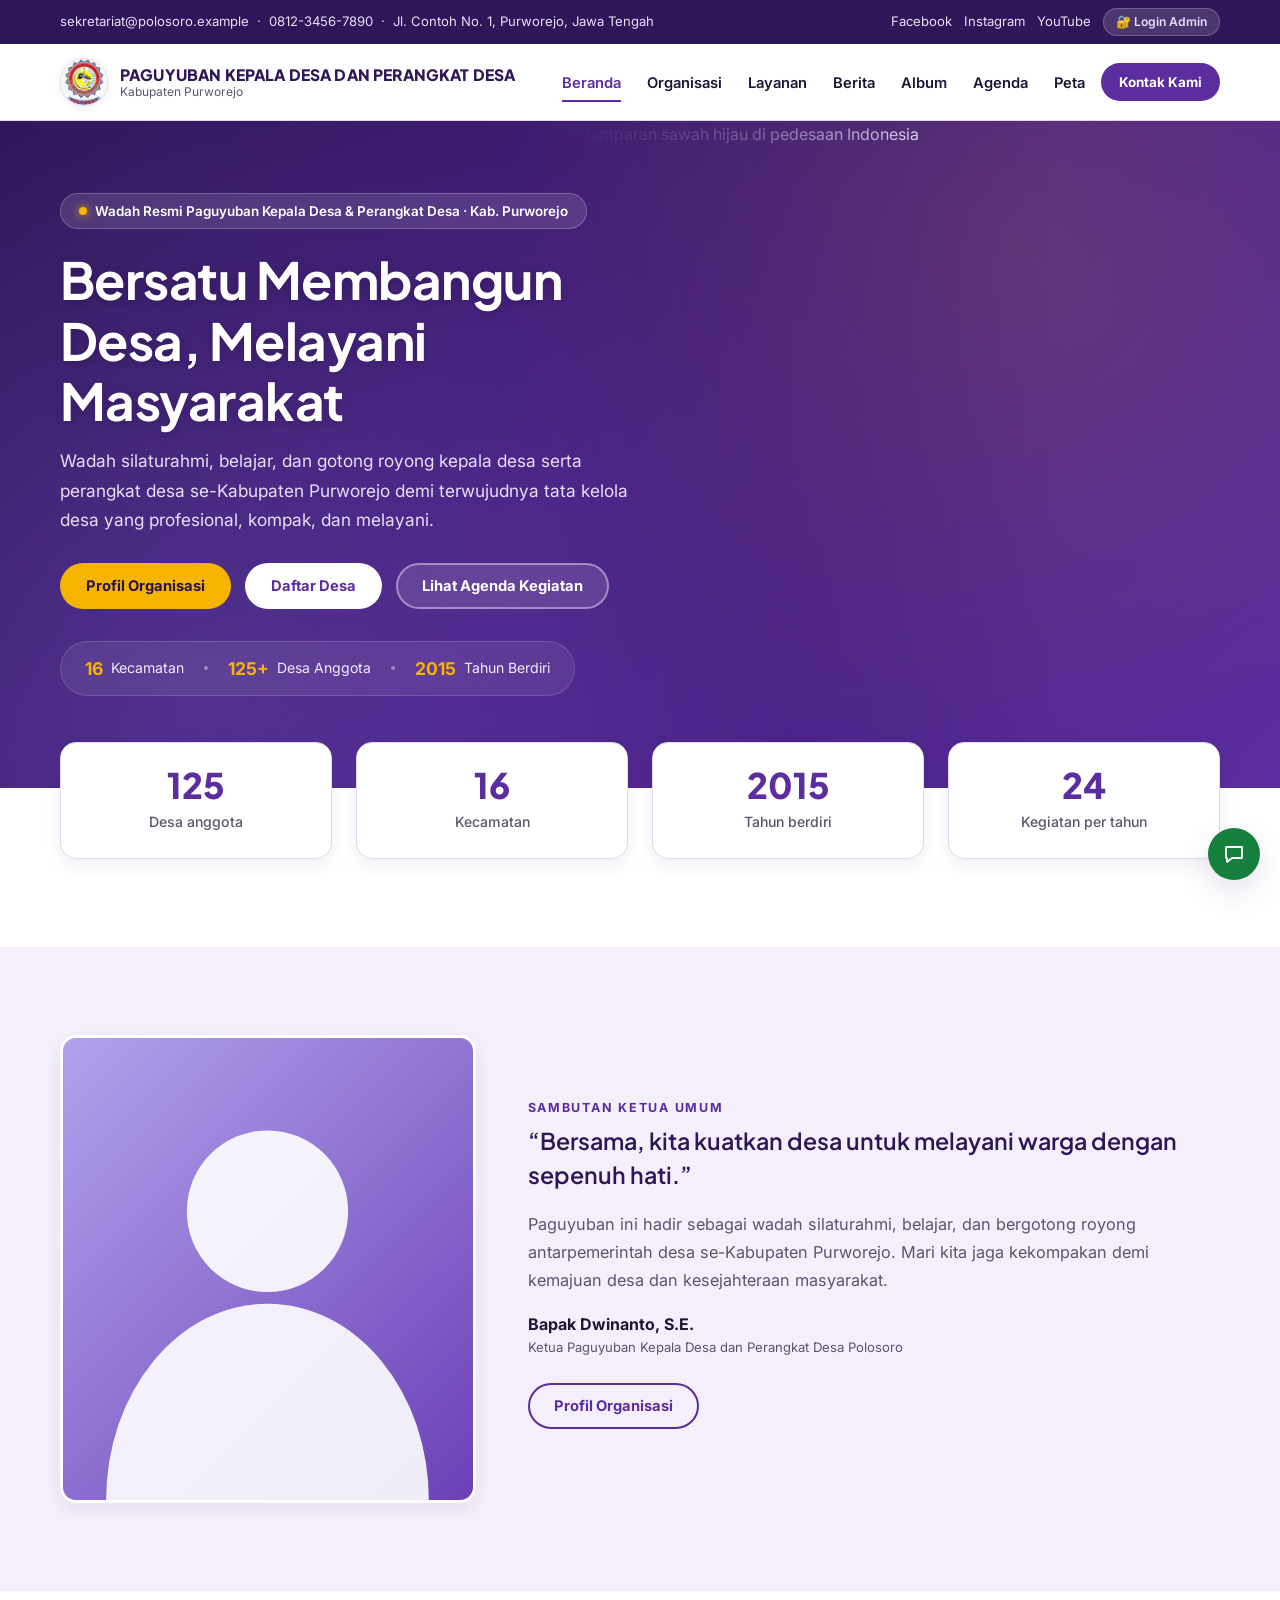
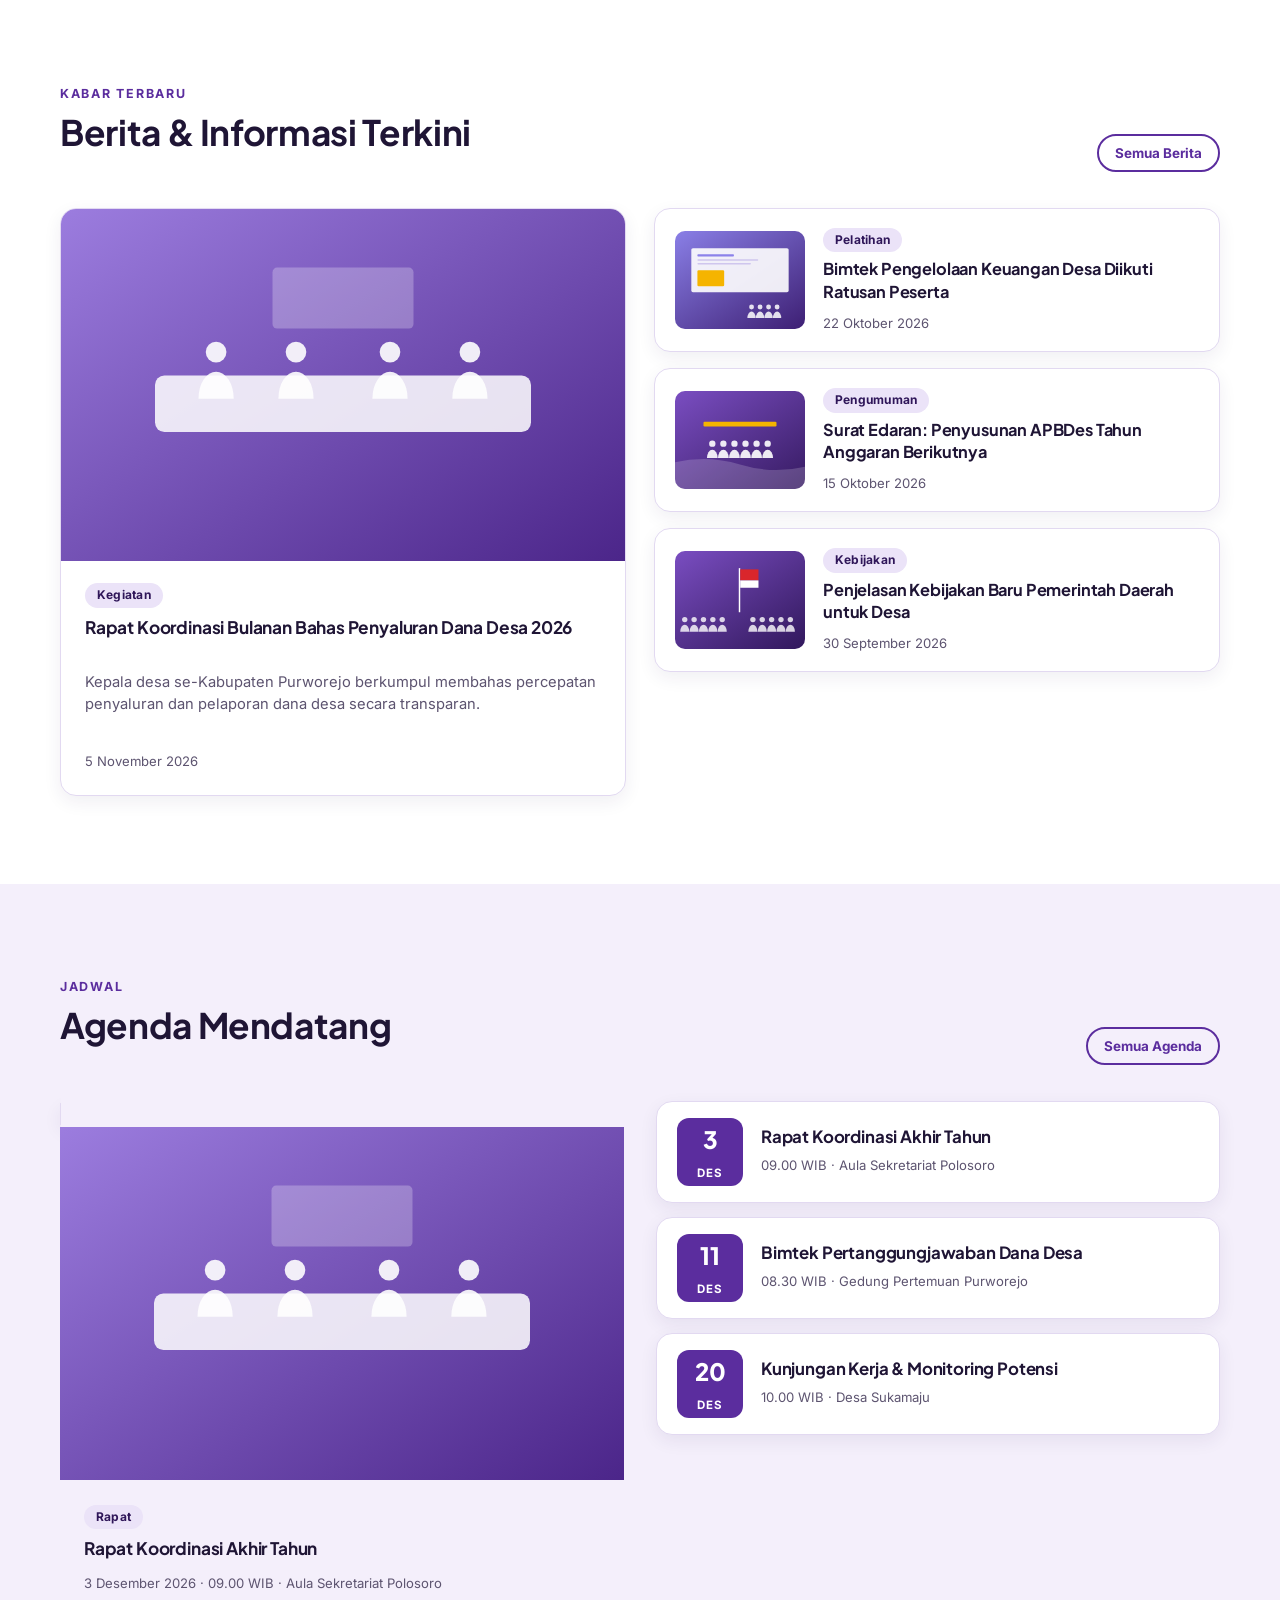
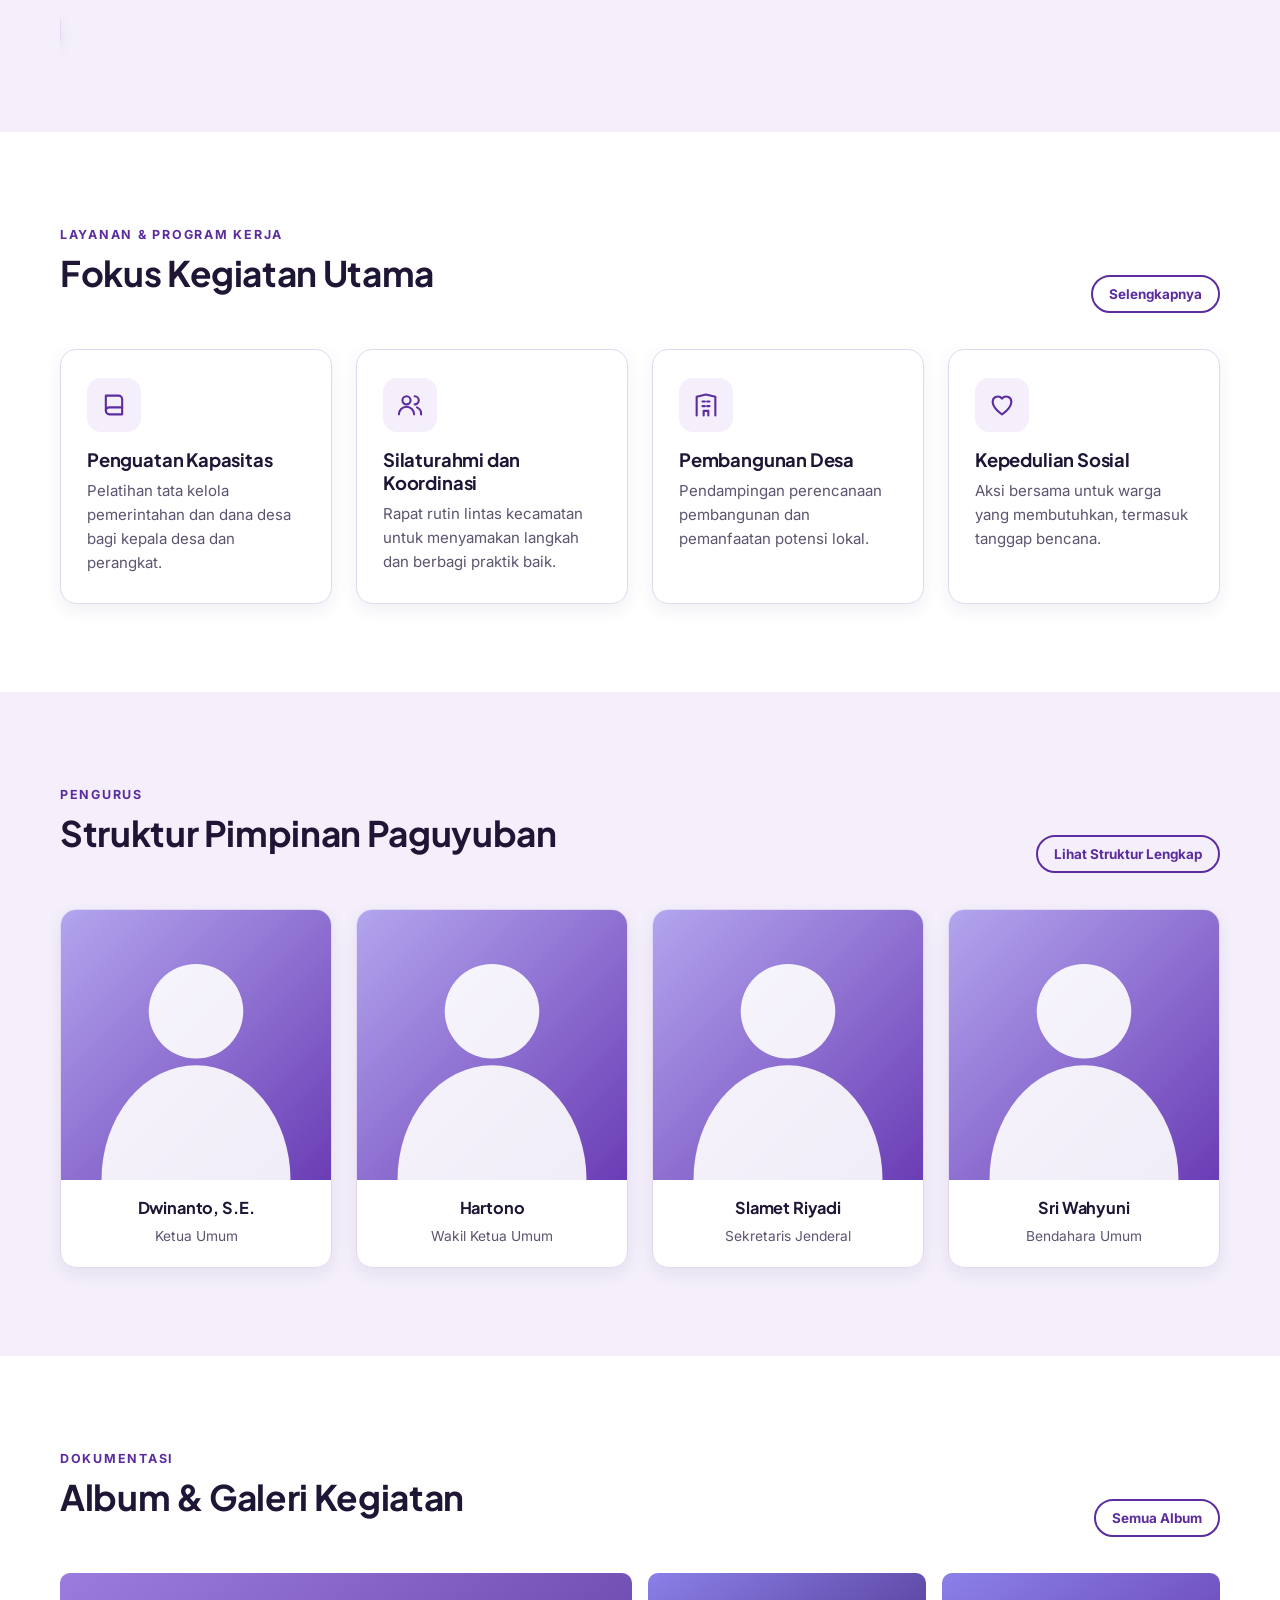
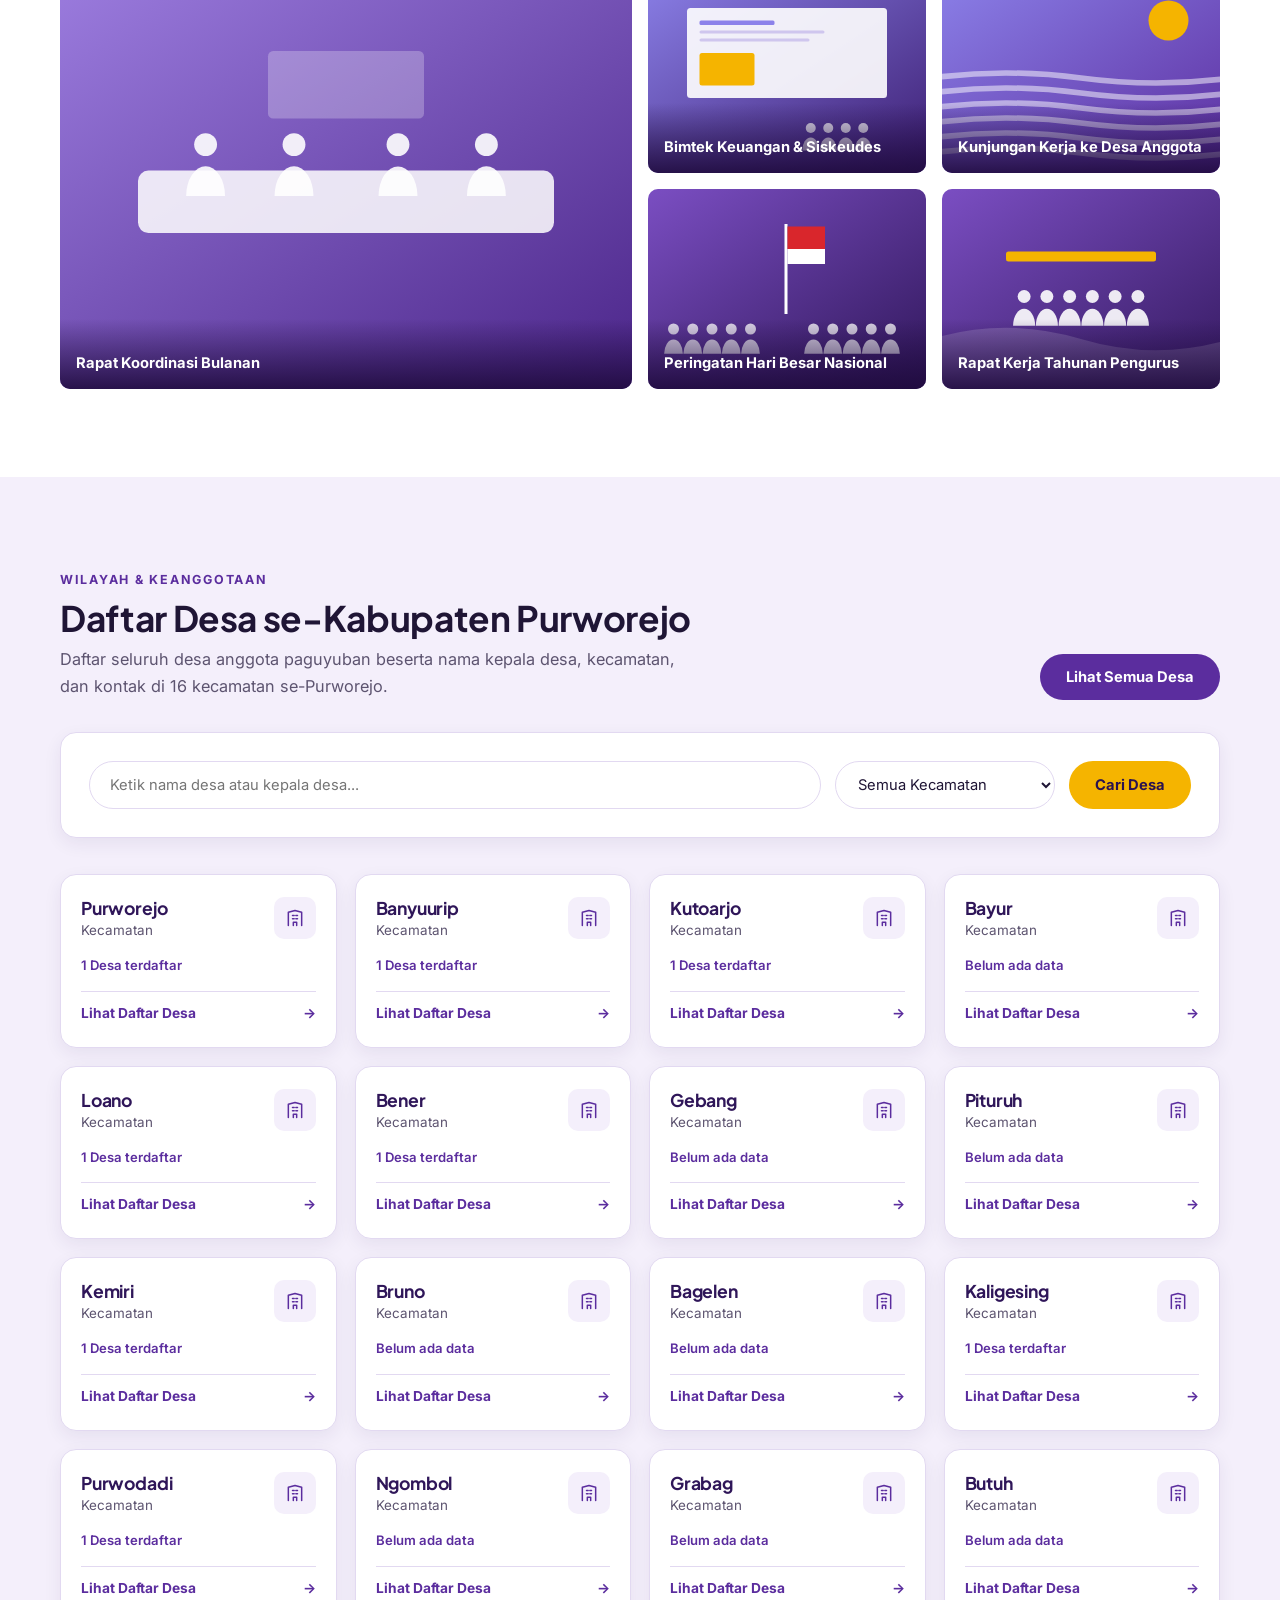
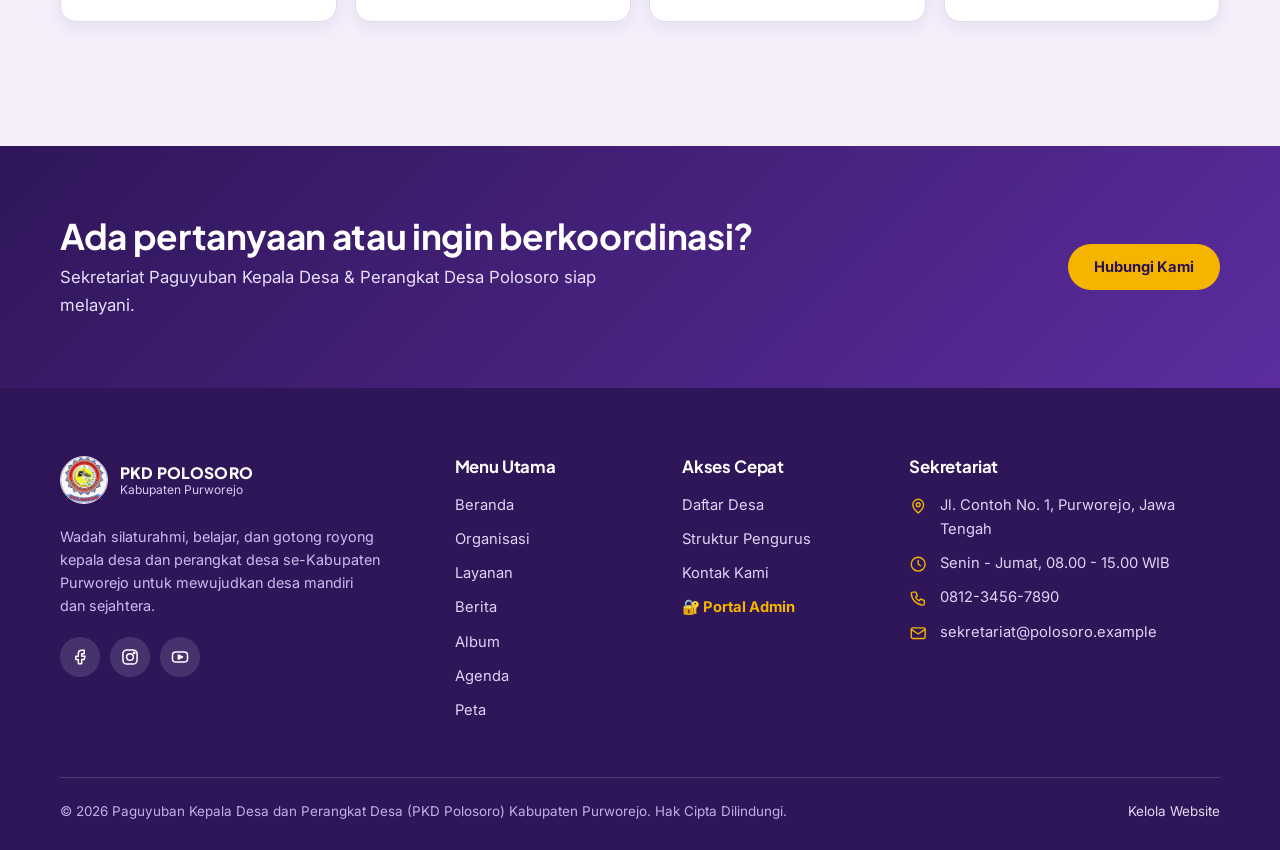
==== commit 4d657074: "Chel revisi" ====
--- a/index.html
+++ b/index.html
@@ -18,8 +18,13 @@
 <div id="site-header"></div>
 <main id="main">
 
-<!-- HERO: Tata letak 2 kolom (tagline di sebelah kiri, frame foto placeholder di sebelah kanan tanpa logo) -->
+<!-- HERO: tagline menyatu dengan foto suasana pedesaan -->
 <section class="hero">
+  <!-- Foto stok: Tom Fisk / Pexels. Foto bisa diganti lewat Panel Admin. -->
+  <div class="hero__img" id="hero-img-box">
+    <img class="hero__photo" src="https://images.pexels.com/photos/5204449/pexels-photo-5204449.jpeg?auto=compress&amp;dpr=1&amp;h=750&amp;w=1260" alt="Hamparan sawah hijau di pedesaan Indonesia" fetchpriority="high">
+    <a class="hero__photo-credit" href="https://www.pexels.com/photo/green-rice-field-5204449/" target="_blank" rel="noopener noreferrer">Foto: Tom Fisk / Pexels</a>
+  </div>
   <div class="container hero__in">
     <div class="hero__text">
       <div class="hero__badge"><span class="badge-dot"></span> Wadah Resmi Paguyuban Kepala Desa &amp; Perangkat Desa · Kab. Purworejo</div>
@@ -39,17 +44,6 @@
       </div>
     </div>
 
-    <!-- FRAME FOTO DI SEBELAH TAGLINE (FOTO DIKOSONGKAN / PLACEHOLDER BERSIH, BISA DIUPLOAD DARI ADMIN) -->
-    <div class="hero__img" id="hero-img-box">
-      <div class="hero__placeholder">
-        <div class="hero__placeholder-icon">
-          <span class="icon" data-icon="image"></span>
-        </div>
-        <div class="hero__placeholder-title">Ruang Foto Dokumentasi</div>
-        <div class="hero__placeholder-desc">Area foto utama kegiatan paguyuban (dapat diunggah langsung melalui Panel Admin)</div>
-        <span class="chip chip--accent" style="margin-top:14px">Foto Belum Ditambahkan</span>
-      </div>
-    </div>
   </div>
 </section>
 
@@ -72,8 +66,8 @@
 </div></section>
 
 <!-- PROGRAM KERJA -->
-<section class="section"><div class="container">
-  <div class="section-head"><div><span class="eyebrow">Program Kerja</span><h2>Fokus Kegiatan Utama</h2></div><a class="btn btn--outline btn--sm" href="organisasi.html#program">Selengkapnya</a></div>
+<section class="section" id="layanan"><div class="container">
+  <div class="section-head"><div><span class="eyebrow">Layanan &amp; Program Kerja</span><h2>Fokus Kegiatan Utama</h2></div><a class="btn btn--outline btn--sm" href="organisasi.html#program">Selengkapnya</a></div>
   <div class="grid grid--4" id="home-programs"></div>
 </div></section>
 
--- a/css/variables.css
+++ b/css/variables.css
@@ -11,6 +11,9 @@
   --color-soft-2: #ebe3f8;
   --color-accent: #f5b400;         /* kuning emas (dari logo) */
   --color-accent-ink: #2a1250;     /* teks di atas kuning */
+  --color-earth: #a96846;          /* cokelat tanah: aksen hangat pendamping ungu */
+  --color-earth-dark: #70452f;
+  --color-earth-soft: #f4e9e2;
   --color-red: #d9262c;
   --color-green: #15803d;          /* tombol WhatsApp */
 
@@ -25,6 +28,7 @@
 
   --radius: 16px;
   --radius-sm: 10px;
+  --shadow-soft: 0 6px 18px rgba(47, 22, 89, 0.07);
   --shadow: 0 12px 30px rgba(60, 28, 110, 0.13);
   --container: 1200px;
 }
--- a/css/components.css
+++ b/css/components.css
@@ -63,7 +63,7 @@
 .chip--success { background: #dcfce7; color: #166534; }
 
 /* KARTU DENGAN PADDING YANG RAPI DAN TIDAK NEMPEL GARIS */
-.card { background: var(--color-card); border: 1px solid var(--color-line); border-radius: var(--radius); overflow: hidden; transition: transform .2s, box-shadow .2s; box-shadow: 0 4px 14px rgba(47, 22, 89, 0.04); }
+.card { background: var(--color-card); border: 1px solid var(--color-line); border-radius: var(--radius); overflow: hidden; transition: transform .2s, box-shadow .2s; box-shadow: var(--shadow-soft); }
 a.card:hover, .card--hover:hover { transform: translateY(-4px); box-shadow: var(--shadow); }
 .card__img { position: relative; aspect-ratio: 16/10; background: var(--color-soft); overflow: hidden; }
 .card__img img { width: 100%; height: 100%; object-fit: cover; transition: transform .3s; }
@@ -106,7 +106,7 @@
 .form__row { display: grid; grid-template-columns: 1fr 1fr; gap: 18px; }
 
 /* KALENDER */
-.cal { background: #fff; border: 1px solid var(--color-line); border-radius: var(--radius); padding: 24px; box-shadow: 0 4px 14px rgba(47, 22, 89, 0.04); }
+.cal { background: #fff; border: 1px solid var(--color-line); border-radius: var(--radius); padding: 24px; box-shadow: var(--shadow-soft); }
 .cal__head { display: flex; justify-content: space-between; align-items: center; margin-bottom: 18px; }
 .cal__head strong { font: 700 1.15rem var(--font-heading); color: var(--color-primary-dark); }
 .cal__nav { display: flex; gap: 8px; }
@@ -134,7 +134,7 @@
 .lb-close { top: 16px; right: 16px; } .lb-prev { left: 16px; } .lb-next { right: 16px; }
 
 /* TABEL DATA MODERN (DENGAN INDIKATOR GESER DI HP) */
-.table-wrap { background: #fff; border: 1px solid var(--color-line); border-radius: var(--radius); overflow-x: auto; -webkit-overflow-scrolling: touch; box-shadow: 0 4px 14px rgba(47, 22, 89, 0.04); margin-bottom: 24px; position: relative; }
+.table-wrap { background: #fff; border: 1px solid var(--color-line); border-radius: var(--radius); overflow-x: auto; -webkit-overflow-scrolling: touch; box-shadow: var(--shadow-soft); margin-bottom: 24px; position: relative; }
 .table { width: 100%; border-collapse: separate; border-spacing: 0; min-width: 640px; text-align: left; }
 .table th { background: var(--color-soft-2); color: var(--color-primary-dark); font: 700 .84rem var(--font-body); padding: 14px 20px; border-bottom: 1.5px solid var(--color-line); text-transform: uppercase; letter-spacing: .04em; white-space: nowrap; }
 .table td { padding: 14px 20px; border-bottom: 1px solid var(--color-line); font-size: .92rem; vertical-align: middle; }
--- a/css/pages.css
+++ b/css/pages.css
@@ -1,10 +1,10 @@
 /* ===== HALAMAN: beranda, organisasi, berita, album, agenda, desa, kontak, admin ===== */
 
-/* ----- HERO BERANDA (TATA LETAK 2 KOLOM: SEBELAH TAGLINE ADA FRAME FOTO TANPA LOGO) ----- */
+/* ----- HERO BERANDA ----- */
 .hero { background: linear-gradient(135deg, var(--color-primary-dark) 0%, #4a2185 50%, var(--color-primary) 100%); color: #fff; padding: 72px 0 92px; position: relative; overflow: hidden; }
 .hero::before { content: ""; position: absolute; inset: 0; background: radial-gradient(circle at 80% 20%, rgba(245, 180, 0, 0.12), transparent 45%), radial-gradient(circle at 15% 85%, rgba(140, 130, 234, 0.18), transparent 50%); pointer-events: none; }
 .hero__in { display: grid; grid-template-columns: 1.15fr 0.85fr; gap: 48px; align-items: center; position: relative; z-index: 1; }
-.hero__text { display: flex; flex-direction: column; align-items: flex-start; }
+.hero__text { position: relative; z-index: 1; display: flex; flex-direction: column; align-items: flex-start; }
 .hero__badge { display: inline-flex; align-items: center; gap: 8px; padding: 6px 18px; border-radius: 999px; background: rgba(255, 255, 255, 0.12); border: 1px solid rgba(255, 255, 255, 0.22); color: #fff; font-size: .84rem; font-weight: 600; margin-bottom: 20px; backdrop-filter: blur(4px); }
 .hero__badge .badge-dot { width: 8px; height: 8px; border-radius: 50%; background: var(--color-accent); box-shadow: 0 0 10px var(--color-accent); flex-shrink: 0; }
 .hero h1 { color: #fff; font-size: clamp(2.1rem, 4.4vw, 3.2rem); line-height: 1.18; margin-bottom: 16px; text-shadow: 0 2px 10px rgba(0,0,0,0.2); }
@@ -15,60 +15,49 @@
 .hero__meta-item strong { color: var(--color-accent); font-size: 1.1rem; }
 .hero__meta-sep { width: 4px; height: 4px; border-radius: 50%; background: rgba(255,255,255,0.4); flex-shrink: 0; }
 
-/* WADAH FOTO SEBELAH TAGLINE (FOTO DIKOSONGKAN / PLACEHOLDER BERSIH, TANPA LOGO) */
+/* Foto hero memenuhi sisi kanan; sisi kirinya saja yang melebur ke ungu. */
 .hero__img {
-  position: relative;
-  border-radius: 26px;
+  position: absolute;
+  top: 0;
+  right: 0;
+  bottom: 0;
+  width: 56%;
+  z-index: 0;
+  isolation: isolate;
   overflow: hidden;
-  aspect-ratio: 4/3.2;
-  box-shadow: 0 24px 50px rgba(20, 8, 40, 0.4);
-  border: 3px solid rgba(255, 255, 255, 0.22);
-  background: rgba(255, 255, 255, 0.06);
-  backdrop-filter: blur(10px);
-  display: flex;
-}
-.hero__img img { width: 100%; height: 100%; object-fit: cover; }
-.hero__placeholder {
-  width: 100%;
-  height: 100%;
-  min-height: 300px;
-  display: flex;
-  flex-direction: column;
-  align-items: center;
-  justify-content: center;
-  padding: 32px 24px;
-  text-align: center;
-  box-sizing: border-box;
-  background: linear-gradient(145deg, rgba(255,255,255,0.1) 0%, rgba(255,255,255,0.02) 100%);
-  border: 2px dashed rgba(255, 255, 255, 0.32);
-  border-radius: 20px;
-  margin: 12px;
-}
-.hero__placeholder-icon {
-  width: 64px;
-  height: 64px;
-  border-radius: 18px;
-  background: rgba(255, 255, 255, 0.14);
-  display: grid;
-  place-items: center;
-  color: var(--color-accent);
-  margin-bottom: 16px;
-  box-shadow: 0 8px 24px rgba(0,0,0,0.2);
-}
-.hero__placeholder-icon .icon { width: 32px; height: 32px; }
-.hero__placeholder-title { font: 700 1.15rem var(--font-heading); color: #fff; margin-bottom: 6px; }
-.hero__placeholder-desc { font-size: .88rem; color: #dcd0f2; max-width: 290px; line-height: 1.5; }
-
+  -webkit-mask-image: linear-gradient(90deg, transparent 0%, rgba(0,0,0,.35) 25%, #000 55%);
+  mask-image: linear-gradient(90deg, transparent 0%, rgba(0,0,0,.35) 25%, #000 55%);
+}
+.hero__img::after {
+  content: "";
+  position: absolute;
+  inset: 0;
+  z-index: 1;
+  pointer-events: none;
+  background: linear-gradient(90deg, rgba(47,22,89,.5) 0%, rgba(47,22,89,.16) 38%, transparent 68%);
+}
+.hero__img img { display: block; width: 100%; height: 100%; object-fit: cover; }
+.hero__photo-credit {
+  position: absolute;
+  z-index: 2;
+  right: 68px;
+  bottom: 18px;
+  color: rgba(255,255,255,.88);
+  font-size: .72rem;
+  text-decoration: none;
+  text-shadow: 0 1px 5px rgba(0,0,0,.55);
+}
+.hero__photo-credit:hover { color: #fff; text-decoration: underline; }
 /* STATS */
 .stats { margin-top: -46px; position: relative; z-index: 2; }
-.stat { background: #fff; border: 1px solid var(--color-line); border-radius: var(--radius); padding: 24px 18px; text-align: center; box-shadow: 0 8px 24px rgba(47, 22, 89, 0.08); transition: transform .2s, box-shadow .2s; }
+.stat { background: #fff; border: 1px solid var(--color-line); border-radius: var(--radius); padding: 24px 18px; text-align: center; box-shadow: var(--shadow-soft); transition: transform .2s, box-shadow .2s; }
 .stat:hover { transform: translateY(-3px); box-shadow: var(--shadow); }
 .stat strong { display: block; font: 800 2.2rem/1 var(--font-heading); color: var(--color-primary); margin-bottom: 6px; }
 .stat span { font-size: .88rem; color: var(--color-muted); font-weight: 500; }
 
 /* SAMBUTAN */
 .sambutan { display: grid; grid-template-columns: 4.5fr 7.5fr; gap: 52px; align-items: center; }
-.sambutan__img { border-radius: var(--radius); overflow: hidden; aspect-ratio: 4/4.5; background: var(--color-soft-2); box-shadow: var(--shadow); border: 3px solid #fff; }
+.sambutan__img { border-radius: var(--radius); overflow: hidden; aspect-ratio: 4/4.5; background: var(--color-soft-2); box-shadow: var(--shadow-soft); border: 3px solid #fff; }
 .sambutan__img img { width: 100%; height: 100%; object-fit: cover; }
 .sambutan blockquote { margin: 0 0 20px; font: 600 1.45rem/1.45 var(--font-heading); color: var(--color-primary-dark); }
 .sambutan p { font-size: 1.02rem; line-height: 1.7; }
@@ -109,7 +98,7 @@
 .finder-head__text p { margin: 0; max-width: 620px; font-size: 1.02rem; }
 
 .kec-grid { display: grid; grid-template-columns: repeat(4, minmax(0, 1fr)); gap: 18px; margin-bottom: 36px; }
-.kec-card { background: #fff; border: 1.5px solid var(--color-line); border-radius: var(--radius); padding: 22px 20px; transition: all .2s ease; display: flex; flex-direction: column; justify-content: space-between; gap: 14px; }
+.kec-card { background: #fff; border: 1.5px solid var(--color-line); border-radius: var(--radius); padding: 22px 20px; transition: all .2s ease; display: flex; flex-direction: column; justify-content: space-between; gap: 14px; box-shadow: var(--shadow-soft); }
 .kec-card:hover { border-color: var(--color-primary); transform: translateY(-3px); box-shadow: var(--shadow); }
 .kec-card__top { display: flex; justify-content: space-between; align-items: flex-start; gap: 10px; }
 .kec-card__icon { width: 42px; height: 42px; border-radius: 10px; background: var(--color-soft); color: var(--color-primary); display: grid; place-items: center; flex-shrink: 0; }
@@ -118,7 +107,10 @@
 .kec-card__btn { display: inline-flex; align-items: center; justify-content: space-between; width: 100%; font-size: .86rem; font-weight: 700; color: var(--color-primary); padding-top: 10px; border-top: 1px solid var(--color-line); }
 .kec-card:hover .kec-card__btn { color: var(--color-primary-light); }
 
-.finder-box { background: #fff; border: 1px solid var(--color-line); border-radius: var(--radius); padding: 28px; box-shadow: var(--shadow); margin-bottom: 36px; }
+.sejarah-visi { scroll-margin-top: 112px; }
+.sejarah-visi__vm { margin-top: 72px; scroll-margin-top: 112px; }
+
+.finder-box { background: #fff; border: 1px solid var(--color-line); border-radius: var(--radius); padding: 28px; box-shadow: var(--shadow-soft); margin-bottom: 36px; }
 .finder-search { display: flex; gap: 14px; flex-wrap: wrap; }
 .finder-search input { flex: 1; min-width: 220px; min-height: 48px; border-radius: 999px; border: 1.5px solid var(--color-line); padding: 0 20px; }
 .finder-search select { width: 220px; min-height: 48px; border-radius: 999px; border: 1.5px solid var(--color-line); padding: 0 18px; }
@@ -149,17 +141,26 @@
 .misi li b { display: grid; place-items: center; width: 32px; height: 32px; flex: none; border-radius: 50%; background: var(--color-primary); color: #fff; font-size: .84rem; }
 
 /* STRUKTUR ORGANISASI */
-.tree { display: flex; flex-direction: column; align-items: center; gap: 0; width: 100%; overflow-x: auto; -webkit-overflow-scrolling: touch; padding-bottom: 12px; }
-.tree__line { width: 2px; height: 32px; background: var(--color-lavender); flex-shrink: 0; }
-.tree__row { display: grid; gap: 20px; width: 100%; justify-content: center; }
+.tree { display: flex; flex-direction: column; align-items: center; gap: 0; width: 100%; overflow-x: auto; -webkit-overflow-scrolling: touch; padding: 8px 0 20px; }
+.tree__line { position: relative; width: 3px; height: 28px; background: linear-gradient(var(--color-earth), var(--color-lavender)); border-radius: 99px; flex-shrink: 0; }
+.tree__line::after { content: ""; position: absolute; left: 50%; bottom: -1px; width: 8px; height: 8px; border-radius: 50%; background: var(--color-earth); transform: translateX(-50%); }
+.tree__row { display: grid; align-items: stretch; gap: 18px; width: 100%; justify-content: center; }
 .tree__row--1 { grid-template-columns: 240px; }
 .tree__row--3 { grid-template-columns: repeat(3, 240px); }
 .tree__row--4 { grid-template-columns: repeat(4, minmax(0, 240px)); }
-.node { background: #fff; border: 1.5px solid var(--color-primary); border-radius: var(--radius); padding: 20px 16px; text-align: center; box-shadow: 0 4px 14px rgba(47, 22, 89, 0.05); }
-.node img { width: 80px; height: 80px; border-radius: 50%; object-fit: cover; margin: 0 auto 12px; background: var(--color-soft-2); border: 3px solid var(--color-soft-2); }
-.node h3 { margin: 0 0 4px; font-size: 1.02rem; }
-.node span { font-size: .84rem; color: var(--color-muted); font-weight: 500; }
-.node--sm img { width: 64px; height: 64px; }
+.node { position: relative; display: flex; align-items: center; gap: 14px; min-height: 106px; padding: 16px 14px; background: linear-gradient(145deg, #fff 72%, var(--color-earth-soft)); border: 1px solid var(--color-line); border-left: 4px solid var(--color-earth); border-radius: 18px 18px 18px 8px; text-align: left; box-shadow: var(--shadow-soft); transition: transform .2s, box-shadow .2s; }
+.node:hover { transform: translateY(-3px) rotate(-.25deg); box-shadow: var(--shadow); }
+.node--leader { border-left-color: var(--color-primary); background: linear-gradient(145deg, #fff 45%, var(--color-earth-soft)); }
+.node__avatar { display: grid; place-items: center; width: 64px; height: 64px; flex: none; padding: 3px; border: 2px solid var(--color-earth); border-radius: 50%; background: var(--color-earth-soft); transform: rotate(-3deg); }
+.node__avatar img { display: block; width: 100%; height: 100%; border-radius: 50%; object-fit: cover; }
+.node__initials { display: grid; place-items: center; width: 100%; height: 100%; border-radius: 50%; background: var(--color-primary); color: #fff; font: 700 1.05rem var(--font-heading); }
+.node--leader .node__initials { background: var(--color-earth); }
+.node__copy { min-width: 0; }
+.node h3 { margin: 0 0 5px; font-size: .98rem; line-height: 1.3; }
+.node__copy span { display: block; font-size: .78rem; color: var(--color-earth-dark); font-weight: 500; line-height: 1.4; }
+.node--sm { min-height: 96px; padding: 14px 12px; }
+.node--sm .node__avatar { width: 52px; height: 52px; }
+.node--sm .node__copy h3 { font-size: .9rem; }
 
 /* DOKUMEN */
 .doc { display: flex; align-items: center; gap: 18px; padding: 20px 24px; }
@@ -175,9 +176,25 @@
 .side li { display: flex; justify-content: space-between; padding: 10px 0; border-bottom: 1px solid var(--color-line); font-size: .92rem; }
 .side li:last-child { border: 0; }
 .side a:hover { color: var(--color-primary); text-decoration: underline; }
-.news-feature { display: grid; grid-template-columns: 1.1fr .9fr; margin-bottom: 28px; }
-.news-feature .card__img { aspect-ratio: auto; min-height: 280px; }
-.news-feature .card__body { padding: 32px; }
+.news-grid { grid-auto-rows: 1fr; align-items: stretch; }
+.news-card { display: flex; flex-direction: column; height: 100%; }
+.news-card .card__img { flex: none; }
+.news-card .card__body { display: flex; flex: 1; flex-direction: column; align-items: flex-start; }
+.news-card .card__body h3 {
+  display: -webkit-box;
+  min-height: 2.7em;
+  overflow: hidden;
+  -webkit-box-orient: vertical;
+  -webkit-line-clamp: 2;
+}
+.news-card .card__body p {
+  display: -webkit-box;
+  min-height: 4.65em;
+  overflow: hidden;
+  -webkit-box-orient: vertical;
+  -webkit-line-clamp: 3;
+}
+.news-card .meta { margin-top: auto; }
 
 /* ARTIKEL BERITA DETAIL */
 .article { max-width: 840px; margin-inline: auto; }
@@ -213,21 +230,24 @@
 .kades img { width: 140px; height: 160px; object-fit: cover; border-radius: 14px; margin: 0 auto 16px; background: var(--color-soft-2); }
 .kades h3 { margin: 0 0 4px; font-size: 1.15rem; }
 .kades__actions { display: flex; gap: 12px; justify-content: center; margin-top: 20px; flex-wrap: wrap; }
-.selector-box { background: #fff; border: 1.5px solid var(--color-line); border-radius: var(--radius); padding: 24px 28px; box-shadow: var(--shadow); margin-bottom: 32px; display: flex; gap: 20px; flex-wrap: wrap; align-items: center; justify-content: space-between; }
+.selector-box { background: #fff; border: 1.5px solid var(--color-line); border-radius: var(--radius); padding: 24px 28px; box-shadow: var(--shadow-soft); margin-bottom: 32px; display: flex; gap: 20px; flex-wrap: wrap; align-items: center; justify-content: space-between; }
 .selector-fields { display: flex; gap: 16px; flex-wrap: wrap; flex: 1; }
 .selector-fields .field { min-width: 200px; flex: 1; }
 
 /* KONTAK */
 .contact { display: grid; grid-template-columns: 1fr 1fr; gap: 44px; align-items: start; }
-.contact__card { background: #fff; border: 1px solid var(--color-line); border-radius: var(--radius); padding: 36px 32px; box-shadow: var(--shadow); }
+.contact__card { background: #fff; border: 1px solid var(--color-line); border-radius: var(--radius); padding: 36px 32px; box-shadow: var(--shadow-soft); }
 .contact__list.card { padding: 28px 24px; }
 .contact__list li { display: flex; gap: 16px; margin-bottom: 20px; align-items: flex-start; }
 .contact__list li:last-child { margin-bottom: 0; }
 .contact__list .icon-wrap { display: grid; place-items: center; width: 44px; height: 44px; border-radius: 12px; background: var(--color-soft); color: var(--color-primary); flex: none; }
 .contact__list h3 { margin: 0 0 2px; font-size: .95rem; }
 .contact__list span { color: var(--color-muted); font-size: .92rem; }
-.map { margin-top: 22px; border-radius: var(--radius-sm); overflow: hidden; aspect-ratio: 16/10; background: var(--color-soft); border: 1px solid var(--color-line); }
+.map { margin-top: 22px; border-radius: var(--radius-sm); overflow: hidden; aspect-ratio: 16/10; background: var(--color-soft); border: 1px solid var(--color-line); box-shadow: var(--shadow-soft); }
 .map iframe { width: 100%; height: 100%; border: 0; }
+#layanan { scroll-margin-top: 112px; }
+.contact__map-wrap { scroll-margin-top: 112px; }
+.contact__map-title { margin: 24px 0 0; font-size: 1.1rem; color: var(--color-primary-dark); }
 
 /* ==========================================================
    HALAMAN PANEL ADMIN
@@ -254,12 +274,12 @@
 .admin-content { padding: 32px; flex: 1; }
 
 .admin-stats { display: grid; grid-template-columns: repeat(4, minmax(0, 1fr)); gap: 20px; margin-bottom: 32px; }
-.admin-stat { background: #fff; border: 1px solid var(--color-line); border-radius: var(--radius); padding: 22px 20px; display: flex; align-items: center; gap: 16px; box-shadow: 0 4px 12px rgba(47, 22, 89, 0.04); }
+.admin-stat { background: #fff; border: 1px solid var(--color-line); border-radius: var(--radius); padding: 22px 20px; display: flex; align-items: center; gap: 16px; box-shadow: var(--shadow-soft); }
 .admin-stat__icon { width: 50px; height: 50px; border-radius: 12px; background: var(--color-soft); color: var(--color-primary); display: grid; place-items: center; flex-shrink: 0; }
 .admin-stat strong { display: block; font: 800 1.8rem/1 var(--font-heading); color: var(--color-primary-dark); }
 .admin-stat span { font-size: .86rem; color: var(--color-muted); }
 
-.admin-card { background: #fff; border: 1px solid var(--color-line); border-radius: var(--radius); padding: 28px; box-shadow: 0 4px 14px rgba(47, 22, 89, 0.04); margin-bottom: 28px; }
+.admin-card { background: #fff; border: 1px solid var(--color-line); border-radius: var(--radius); padding: 28px; box-shadow: var(--shadow-soft); margin-bottom: 28px; }
 .admin-card__head { display: flex; justify-content: space-between; align-items: center; flex-wrap: wrap; gap: 14px; margin-bottom: 22px; }
 .admin-card__head h2 { font-size: 1.25rem; margin: 0; }
 
@@ -278,11 +298,13 @@
    Tablet (<= 960px), HP Lebar (<= 768px), HP Standar (<= 640px), HP Kecil (<= 480px)
    ========================================================== */
 @media (max-width: 960px) {
+  .hero { display: flex; flex-direction: column; }
+  .hero__in { order: 1; }
+  .hero__img { position: relative; inset: auto; order: 2; width: 100%; height: auto; aspect-ratio: 16/10; margin: 10px 0 0; grid-column: auto; }
   .hero__in { grid-template-columns: minmax(0, 1fr); gap: 36px; text-align: center; }
   .hero__text { align-items: center; }
   .hero__actions, .hero__meta-strip { justify-content: center; }
-  .hero__img { max-width: 520px; width: 100%; margin: 0 auto; }
-  .sambutan, .split, .vm, .layout, .agenda-layout, .detail, .profile, .contact, .news-home, .agenda-home, .news-feature { grid-template-columns: minmax(0, 1fr); gap: 32px; }
+  .sambutan, .split, .vm, .layout, .agenda-layout, .detail, .profile, .contact, .news-home, .agenda-home { grid-template-columns: minmax(0, 1fr); gap: 32px; }
   .timeline { grid-template-columns: repeat(2, minmax(0, 1fr)); }
   .kec-grid { grid-template-columns: repeat(2, minmax(0, 1fr)); }
   
@@ -310,7 +332,6 @@
   .admin-stats { grid-template-columns: repeat(2, minmax(0, 1fr)); }
   .mosaic, .photos { grid-template-columns: repeat(2, minmax(0, 1fr)); grid-auto-rows: 160px; }
   .tree__row--3, .tree__row--4 { grid-template-columns: repeat(2, minmax(0, 1fr)); }
-  .news-feature .card__img { min-height: 200px; }
   .admin-topbar { padding: 14px 20px; }
   .admin-content { padding: 24px 20px; }
 }
@@ -343,8 +364,7 @@
   .hero { padding: 44px 0 60px; }
   .hero h1 { font-size: clamp(1.85rem, 6vw, 2.5rem); }
   .hero__lead { font-size: .98rem; margin-bottom: 22px; }
-  .hero__img { aspect-ratio: auto; min-height: 240px; }
-  .hero__placeholder { min-height: 220px; padding: 20px 14px; }
+  .hero__img { aspect-ratio: 16/10; min-height: 0; }
   .timeline { grid-template-columns: minmax(0, 1fr); }
   .kec-grid { grid-template-columns: minmax(0, 1fr); gap: 14px; }
   .admin-stats { grid-template-columns: minmax(0, 1fr); gap: 12px; }
